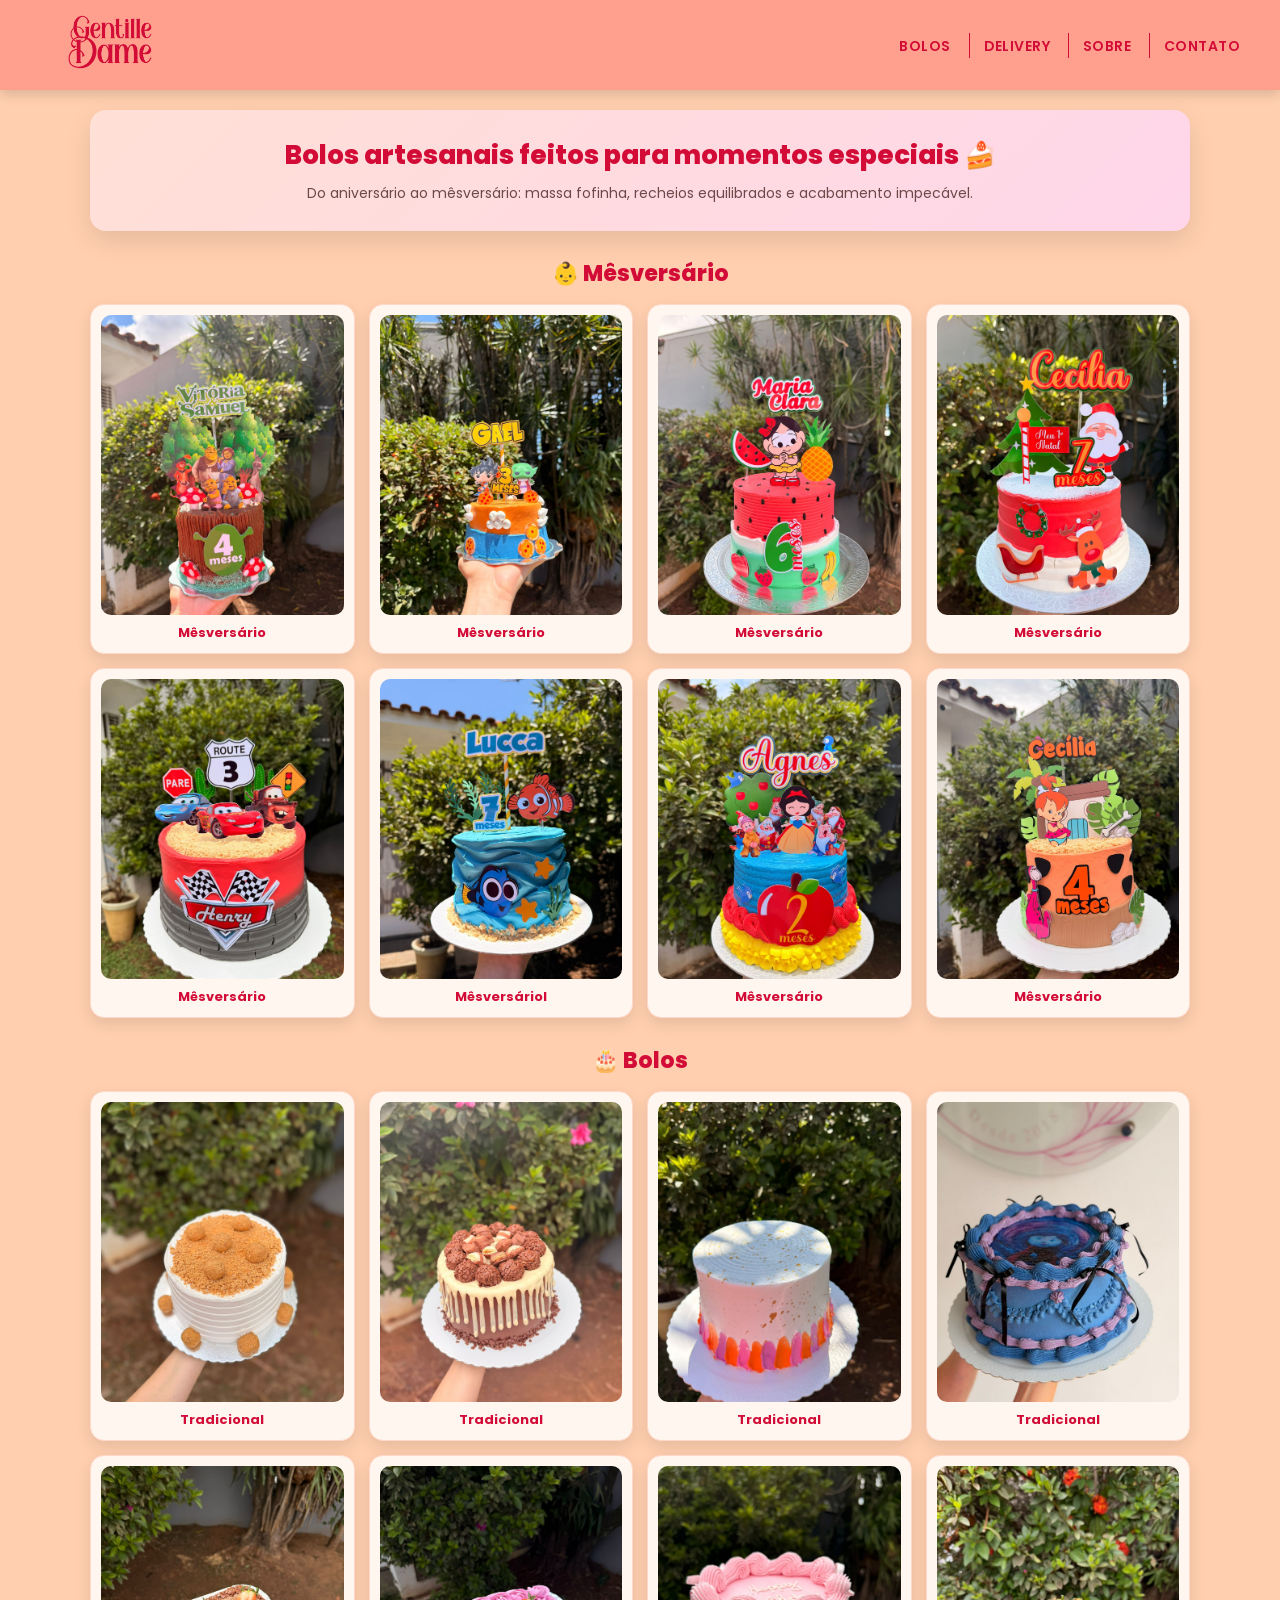
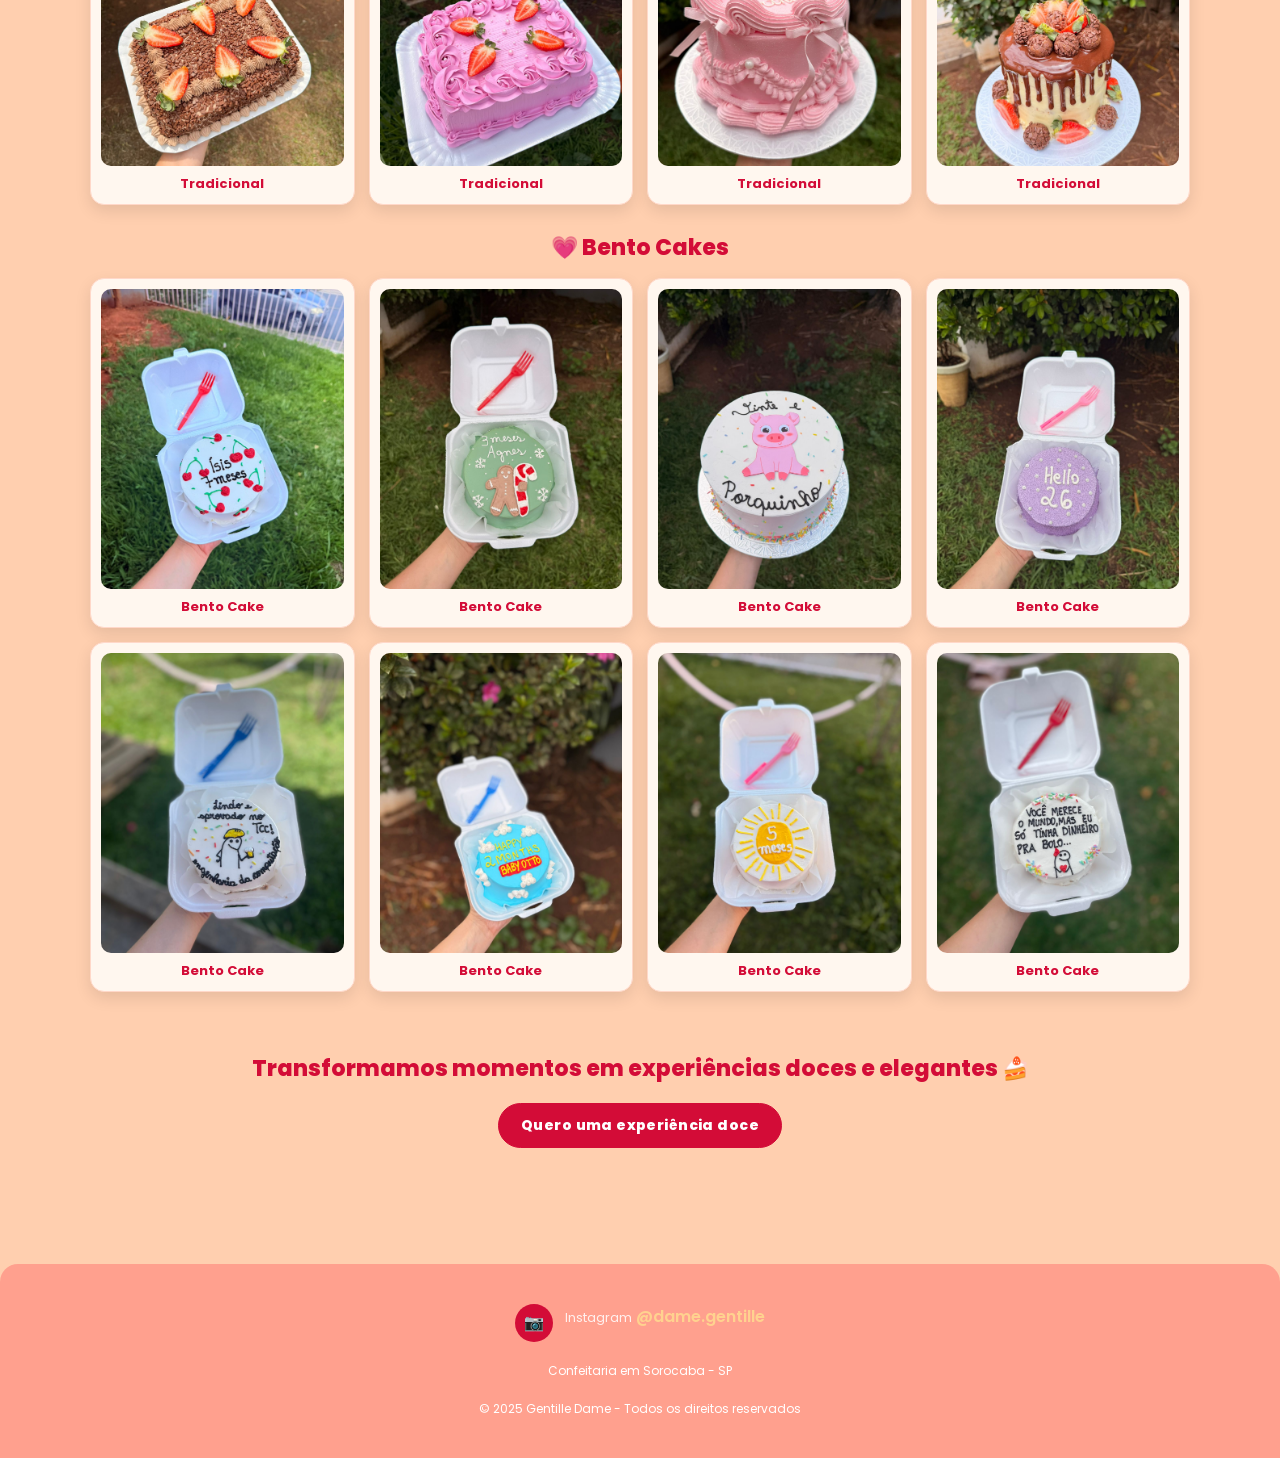
==== session/bolos.html @ 983e9073 "pagina bolo" ====
<!DOCTYPE html>
<html lang="pt-BR">

<head>
    <meta charset="UTF-8" />
    <meta name="viewport" content="width=device-width, initial-scale=1.0" />
    <title>Bolos Artesanais | Bento Cake | Mêsversário</title>

    <!-- CSS GLOBAL -->
    <link rel="stylesheet" href="../css/style.css">

    <!-- CSS DA PÁGINA BOLOS -->
    <link rel="stylesheet" href="../css/bolos.css">

    <!-- FAVICON -->
    <link rel="icon" type="image/png" href="../img/imgdame.png" />

    <!-- FONTE -->
    <link href="https://fonts.googleapis.com/css2?family=Poppins:wght@300;400;500;600;700&display=swap"
        rel="stylesheet">
</head>

<body>

    <!-- HEADER -->
    <header class="header">
        <div class="logo">
            <a href="../index.html">
                <img src="../img/logo 2.png" alt="Gentille Dame">
            </a>
        </div>

        <nav class="nav">
            <ul class="nav-links">
                <li><a href="bolos.html">Bolos</a></li>
                <li><a href="https://app.cardapioweb.com/gentille_dame" target="_blank" rel="noopener">Delivery</a></li>
                <li><a href="sobre.html">Sobre</a></li>
                <li><a href="https://wa.me/5515996675519" target="_blank" rel="noopener">Contato</a></li>
            </ul>

            <button class="menu-toggle" id="menuToggle" aria-label="Abrir menu" aria-expanded="false">
                <span></span><span></span><span></span>
            </button>

            <div class="mobile-menu" id="mobileMenu">
                <a href="bolos.html">Bolos</a>
                <a href="https://app.cardapioweb.com/gentille_dame" target="_blank" rel="noopener">Delivery</a>
                <a href="sobre.html">Sobre</a>
                <a href="https://wa.me/5515996675519" target="_blank" rel="noopener">Contato</a>
            </div>
        </nav>
    </header>

    <!-- MAIN -->
    <main class="Bolos-page" id="Bolo">

        <!-- HERO -->
        <section class="hero-bolos" style="text-align:center;">
            <h1>Bolos artesanais feitos para momentos especiais 🍰</h1>
            <p>Do aniversário ao mêsversário: massa fofinha, recheios equilibrados e acabamento impecável.</p>
        </section>

        <!-- ================= MÊSVERSÁRIO ================= -->
        <section class="grupo-bolos">
            <h3 class="titulo-grupo" style="text-align:center;">👶 Mêsversário</h3>

            <div class="grid-produtos">
                <div class="card">
                    <img src="../img/mesversario 1.jpeg" alt="Bolo mêsversário em Sorocaba">
                    <h4 class="produto-nome">Mêsversário</h4>
                </div>

                <div class="card">
                    <img src="../img/mesversario 2.jpeg" alt="Bolo personalizado em Sorocaba">
                    <h4 class="produto-nome">Mêsversário</h4>
                </div>

                <div class="card">
                    <img src="../img/mesversario 3.jpeg" alt="Bolo pão de mel em Sorocaba">
                    <h4 class="produto-nome">Mêsversário</h4>
                </div>

                <div class="card">
                    <img src="../img/mesversario 4.jpeg" alt="Bolo delicado mêsversário">
                    <h4 class="produto-nome">Mêsversário</h4>
                </div>

                <div class="card">
                    <img src="../img/mesversario 5.jpeg" alt="Bolo premium em Sorocaba">
                    <h4 class="produto-nome">Mêsversário</h4>
                </div>

                <div class="card">
                    <img src="../img/mesversario 6.jpeg" alt="Bolo artesanal em Sorocaba">
                    <h4 class="produto-nome">Mêsversáriol</h4>
                </div>
                <div class="card">
                    <img src="../img/mesversario 7.jpeg" alt="Bolo artesanal em Sorocaba">
                    <h4 class="produto-nome">Mêsversário</h4>
                </div>
                <div class="card">
                    <img src="../img/mesversario 8.jpeg" alt="Bolo artesanal em Sorocaba">
                    <h4 class="produto-nome">Mêsversário</h4>
                </div>
            </div>
        </section>

        <!-- ================= BOLOS ================= -->
        <section class="grupo-bolos">
            <h3 class="titulo-grupo" style="text-align:center;">🎂 Bolos</h3>

            <div class="grid-produtos">
                <div class="card">
                    <img src="../img/bolo1.jpeg" alt="Bolo tradicional em Sorocaba">
                    <h4 class="produto-nome">Tradicional</h4>
                </div>

                <div class="card">
                    <img src="../img/bolo2.jpeg" alt="Bolo pão de mel">
                    <h4 class="produto-nome">Tradicional</h4>
                </div>

                <div class="card">
                    <img src="../img/bolo33.jpeg" alt="Bolo premium">
                    <h4 class="produto-nome">Tradicional</h4>
                </div>

                <div class="card">
                    <img src="../img/bolo44.jpeg" alt="Bolo temático">
                    <h4 class="produto-nome">Tradicional</h4>
                </div>

                <div class="card">
                    <img src="../img/bolo55.jpeg" alt="Bolo personalizado">
                    <h4 class="produto-nome">Tradicional</h4>
                </div>

                <div class="card">
                    <img src="../img/bolo6.jpeg" alt="Bolo artesanal">
                    <h4 class="produto-nome">Tradicional</h4>
                </div>
                <div class="card">
                    <img src="../img/bolo7.jpeg" alt="Bolo artesanal">
                    <h4 class="produto-nome">Tradicional</h4>
                </div>
                <div class="card">
                    <img src="../img/bolo8.jpeg" alt="Bolo artesanal">
                    <h4 class="produto-nome">Tradicional</h4>
                </div>
            </div>
        </section>

        <!-- ================= BENTO CAKES ================= -->
        <section class="grupo-bolos">
            <h3 class="titulo-grupo" style="text-align:center;">💗 Bento Cakes</h3>

            <div class="grid-produtos">
                <div class="card">
                    <img src="../img/bento cake1.jpeg" alt="Bento cake personalizado">
                    <h4 class="produto-nome">Bento Cake</h4>
                </div>

                <div class="card">
                    <img src="../img/bento cake2.jpeg" alt="Bento cake minimalista">
                    <h4 class="produto-nome">Bento Cake</h4>
                </div>

                <div class="card">
                    <img src="../img/bento cake3.jpeg" alt="Bento cake romântico">
                    <h4 class="produto-nome">Bento Cake</h4>
                </div>

                <div class="card">
                    <img src="../img/bento cake4.jpeg" alt="Bento cake criativo">
                    <h4 class="produto-nome">Bento Cake</h4>
                </div>

                <div class="card">
                    <img src="../img/bento cake5.jpeg" alt="Bento cake presente">
                    <h4 class="produto-nome">Bento Cake</h4>
                </div>

                <div class="card">
                    <img src="../img/bento cake6.jpeg" alt="Bento cake delicado">
                    <h4 class="produto-nome">Bento Cake</h4>
                </div>
                <div class="card">
                    <img src="../img/bento cake7.jpeg" alt="Bento cake delicado">
                    <h4 class="produto-nome">Bento Cake</h4>
                </div>
                <div class="card">
                    <img src="../img/bento cake8.jpeg" alt="Bento cake delicado">
                    <h4 class="produto-nome">Bento Cake</h4>
                </div>
            </div>
        </section>

        <!-- CTA FINAL -->
        <section class="cta-final" style="text-align:center; margin-top:60px;">
            <h2>Transformamos momentos em experiências doces e elegantes 🍰</h2>
            <div class="cta-center">
                <a class="btn-cta" href="https://wa.me/5515996675519?text=Quero%20orçamento%20para%20bolo%20artesanal"
                    target="_blank" rel="noopener">
                    Quero uma experiência doce
                </a>
            </div>
        </section>

    </main>

    <!-- FOOTER -->
    <footer class="footer">
        <div class="footer-item">
            <div class="footer-icon">📷</div>
            <div class="footer-text">
                <span class="footer-label">Instagram</span>
                <a href="https://instagram.com/dame.gentille" target="_blank" rel="noopener">@dame.gentille</a>
            </div>
        </div>
        <p class="footer-copy">Confeitaria em Sorocaba - SP</p>
        <p class="footer-copy">© 2025 Gentille Dame - Todos os direitos reservados</p>
    </footer>

    <!-- JS -->
    <script src="../js/script.js"></script>

</body>

</html>
---- css/style.css ----
/* ================== RESET ================== */
* {
  margin: 0;
  padding: 0;
  box-sizing: border-box;
  font-family: "Poppins", sans-serif;
}

html {
  scroll-behavior: smooth;
}

body {
  background: #ffcfaf;
  color: #d30c37;
}

/* ================== HEADER ================== */

.header {
  width: 100%;
  height: 90px;
  padding: 16px 40px;
  display: flex;
  justify-content: space-between;
  align-items: center;
  background: #ffa08e;
  position: sticky;
  top: 0;
  z-index: 10;
  box-shadow: 0 4px 12px rgba(0, 0, 0, 0.15);
}

.header .logo img {
  width: 140px;
  transition: 0.4s;
}

.header .logo img:hover {
  transform: scale(1.05);
}

/* NAV (DESKTOP) */
.header nav ul {
  display: flex;
  list-style: none;
  gap: 18px;
}

.header nav ul li + li {
  border-left: 1px solid #d30c37;
  padding-left: 14px;
}

.header nav ul li a {
  color: #d30c37;
  text-decoration: none;
  font-weight: 600;
  letter-spacing: 0.03em;
  text-transform: uppercase;
  padding-bottom: 4px;
  position: relative;
  font-size: 14px;
}

.header nav ul li a::after {
  content: "";
  width: 0;
  height: 2px;
  background: #d30c37;
  position: absolute;
  bottom: 0;
  left: 0;
  transition: 0.3s;
}

.header nav ul li a:hover::after {
  width: 100%;
}

/* ================== SLIDER ================== */

.slider-container {
  width: 100%;
  max-width: 1200px;
  height: 420px;
  overflow: hidden;
  position: relative;
  margin: 40px auto 0;
  border-radius: 18px;
  border: 6px solid #ffa08e;
  background: #fff;
  box-shadow: 0 12px 30px rgba(0, 0, 0, 0.2);
}

.slider {
  display: flex;
  width: 100%;
  height: 100%;
  transition: transform 0.8s ease-in-out;
}

.slide {
  width: 100%;
  height: 100%;
  flex-shrink: 0;
  background-size: cover;
  background-repeat: no-repeat;
  background-position: center;
}

/* BOTÕES DO SLIDER */
.slider-btn {
  position: absolute;
  top: 50%;
  transform: translateY(-50%);
  background: rgba(255, 160, 142, 0.8);
  color: #fff;
  border: none;
  font-size: 32px;
  padding: 8px 14px;
  border-radius: 10px;
  cursor: pointer;
  z-index: 5;
  transition: 0.3s;
}

.slider-btn:hover {
  background: #d30c37;
}

.prev {
  left: 20px;
}

.next {
  right: 20px;
}

/* INDICADORES (BOLINHAS) - BASE */
.slider-indicators {
  position: absolute;
  bottom: 12px;
  left: 50%;
  transform: translateX(-50%);
  display: flex;
  gap: 10px;
}

.dot,
.indicator {
  width: 12px;
  height: 12px;
  background: #ffd3c7;
  border-radius: 50%;
  cursor: pointer;
  transition: 0.3s;
}

.dot.active,
.indicator.active {
  background: #d30c37;
  width: 14px;
  height: 14px;
}

/* ================== PRODUTOS ================== */

.produtos {
  padding: 60px 20px 40px;
  text-align: center;
}

.produtos h1 {
  font-size: 32px;
  margin-bottom: 10px;
  color: #d30c37;
  font-weight: 700;
  font-family: "Feldberg", "Poppins", sans-serif;
}

.produtos p {
  font-size: 16px;
  color: #d30c37;
  margin-bottom: 30px;
}

.grupo-produto {
  max-width: 1100px;
  margin: 0 auto 40px;
}

.titulo-grupo {
  font-size: 24px;
  font-weight: 700;
  color: #d30c37;
  margin-bottom: 18px;
  font-family: "Feldberg", "Poppins", sans-serif;
}

/* GRID DOS CARDS */
.grid-produtos {
  display: grid;
  grid-template-columns: repeat(auto-fit, minmax(220px, 1fr));
  gap: 24px;
  max-width: 1100px;
  margin: 0 auto;
}

/* CARD PADRÃO */
.card {
  background: #fff7ef;
  border-radius: 16px;
  padding: 16px;
  text-align: center;
  transition: 0.25s ease;
  cursor: pointer;
  border: 1px solid #ffd8c9;
}

.card:hover {
  transform: translateY(-6px);
  box-shadow: 0 10px 24px rgba(0, 0, 0, 0.15);
}

.card img {
  width: 100%;
  height: 180px;
  object-fit: cover;
  border-radius: 12px;
}

.produto-nome {
  margin-top: 12px;
  font-size: 17px;
  font-weight: 600;
  color: #d30c37;
}

.btn-cardapio {
  display: inline-block;
  margin-top: 12px;
  padding: 8px 20px;
  background: #d30c37;
  color: #fff;
  border-radius: 999px;
  text-decoration: none;
  font-size: 14px;
  font-weight: 600;
  letter-spacing: 0.03em;
  text-transform: uppercase;
  transition: 0.3s;
}

.btn-cardapio:hover {
  background: #ffa08e;
  color: #d30c37;
  transform: translateY(-2px);
}

/* ================== FOOTER ================== */

.footer {
  background: #ffa08e;
  color: #fff;
  padding: 40px 20px;
  text-align: center;
  margin-top: 40px;
  border-top-left-radius: 18px;
  border-top-right-radius: 18px;
}

.footer-item {
  display: flex;
  justify-content: center;
  gap: 12px;
}

.footer-icon {
  width: 38px;
  height: 38px;
  background: #d30c37;
  display: flex;
  align-items: center;
  justify-content: center;
  border-radius: 50%;
}

.footer-label {
  font-size: 13px;
  opacity: 0.85;
}

.footer-text a {
  text-decoration: none;
  color: #ffd28f;
  font-weight: 600;
}

.footer-copy {
  margin-top: 20px;
  font-size: 12px;
}

/* ================== PRELOADER ================== */

.preloader {
  position: fixed;
  inset: 0;
  background: #fcefe6;
  display: flex;
  justify-content: center;
  align-items: center;
  flex-direction: column;
  z-index: 9999;
  transition: opacity 0.4s ease;
}

.preloader.hide {
  opacity: 0;
  pointer-events: none;
}

.logo-loading img {
  width: 95px;
  margin-bottom: 10px;
}

.loader-circle {
  width: 120px;
  height: 120px;
  border-radius: 50%;
  border: 4px solid #ffd2bf;
  border-top-color: #d30c37;
  animation: spin 1s linear infinite;
}

@keyframes spin {
  to {
    transform: rotate(360deg);
  }
}

.loader-text {
  margin-top: 20px;
  font-size: 14px;
  letter-spacing: 0.3em;
  color: #d30c37;
}

/* ========== ESPECIAL: CARDS DE NATAL COM IMAGEM DE FUNDO 🎄 ========== */

.card.card-natal {
  position: relative;
  overflow: hidden;
  background: transparent !important;
  border: 2px solid #b30000;
  border-radius: 16px;
}

.card.card-natal .bg-natal {
  position: absolute;
  inset: 0;
  width: 100%;
  height: 100%;
  object-fit: cover;
  z-index: 0;
}

.card.card-natal .card-content {
  position: relative;
  z-index: 2;
}

.card.card-natal:hover {
  transform: translateY(-6px);
  box-shadow: 0 10px 24px rgba(0, 0, 0, 0.18);
}

.card.card-natal .produto-nome {
  color: #ffffff !important;
  text-shadow: 0px 2px 6px rgba(0,0,0,0.5);
}

.card.card-natal .btn-cardapio {
  background: #b30000;
  color: #ffffff !important;
  border: 2px solid #fff;
  font-weight: 700;
}

.card.card-natal .btn-cardapio:hover {
  background: #ffd8a8;
  color: #b30000 !important;
  transform: translateY(-2px);
  box-shadow: 0 0 15px rgba(255,255,255,0.7);
}

.card.card-natal h4 {
  color: #ffffff !important;
}

.card.card-natal {
  text-shadow: 0 1px 4px rgba(0,0,0,0.4);
}

/* =========================================================
   ✅ MOBILE (MENU HAMBURGUER + BANNER + 2 COLUNAS)
   ========================================================= */

/* BOTÃO HAMBURGUER */
.menu-toggle {
  display: none; /* aparece só no mobile */
  width: 44px;
  height: 44px;
  border: none;
  background: transparent;
  cursor: pointer;
  border-radius: 10px;

  /* ✅ melhora MUITO no mobile */
  position: relative;
  z-index: 1000000;
  -webkit-tap-highlight-color: transparent;
  touch-action: manipulation;
}

.menu-toggle span {
  display: block;
  height: 3px;
  width: 26px;
  background: #d30c37;
  margin: 6px auto;
  border-radius: 3px;
  transition: 0.25s;
}

/* menu dropdown mobile */
.mobile-menu {
  display: none;
  position: fixed;
  top: 90px;
  right: 18px;
  background: #fff7ef;
  border: 1px solid rgba(211, 12, 55, 0.2);
  border-radius: 14px;
  padding: 10px;
  width: 220px;
  box-shadow: 0 14px 30px rgba(0,0,0,0.18);
  z-index: 999999;
}

.mobile-menu a {
  display: block;
  text-decoration: none;
  color: #d30c37;
  font-weight: 700;
  padding: 12px 10px;
  border-radius: 10px;
}

.mobile-menu a:hover {
  background: rgba(255, 160, 142, 0.35);
}

.mobile-menu.open {
  display: block;
}

/* banner mobile */
.mobile-banner {
  display: none; /* aparece só no mobile */
  max-width: 1200px;
  margin: 18px auto 0;
  padding: 0 14px;
}

.mobile-banner img {
  width: 100%;
  height: auto;

  max-height: 50vh;
  object-fit: cover;

  border-radius: 18px;
  border: 6px solid #ffa08e;
  background: #fff;
  box-shadow: 0 12px 30px rgba(0, 0, 0, 0.2);
}

/* ================== RESPONSIVO (MOBILE) ================== */

@media (max-width: 700px) {
  .header {
    flex-direction: row;
    height: 90px;
    padding: 16px 18px;
  }

  .nav-links {
    display: none !important;
  }

  .menu-toggle {
    display: block;
  }

  .slider-container {
    display: none;
  }

  .mobile-banner {
    display: block;
  }

  .grid-produtos {
    grid-template-columns: repeat(2, 1fr) !important;
    gap: 14px;
  }

  .card img {
    height: 140px;
  }

  .produto-nome {
    font-size: 14px;
  }

  .btn-cardapio {
    font-size: 12px;
    padding: 8px 12px;
  }

  .titulo-grupo {
    font-size: 20px;
  }
}
---- css/bolos.css ----
/* =========================================================
   BOLOS.CSS — AJUSTADO PARA O HTML ATUAL
   (HTML usa: .hero-bolos, .grupo-bolos, .grid-produtos, .card, .produto-nome, .cta-final, .cta-center, .btn-cta)
   ========================================================= */

/* ================== CONTAINER ================== */
.Bolos-page {
  padding: 20px 16px 50px;
}

/* mantém tudo alinhado e consistente */
.Bolos-page section {
  max-width: 1100px;
  margin: 0 auto 26px;
}

/* ================== HERO (centralizado) ================== */
.hero-bolos {
  background: linear-gradient(135deg, #ffe0d6, #ffd6ea);
  padding: 26px 20px;
  border-radius: 16px;
  text-align: center; /* ✅ centraliza texto do hero */
  box-shadow: 0 10px 26px rgba(0, 0, 0, 0.10);
}

.hero-bolos h1 {
  font-size: 26px;
  color: #d30c37;
  font-weight: 800;
  margin-bottom: 8px;
}

.hero-bolos p {
  font-size: 14px;
  color: #6b4a4a;
  margin: 0 auto;
  max-width: 760px;
  line-height: 1.55;
}

/* ================== GRUPOS (Mêsversário / Bolos / Bento) ================== */
.grupo-bolos {
  max-width: 1100px;
  margin: 0 auto 34px;
}

/* ✅ centraliza o h3 */
.titulo-grupo {
  text-align: center;
  font-size: 22px;
  font-weight: 800;
  color: #d30c37;
  margin: 24px 0 14px;
}

/* ================== GRID (padrão index: pequeno e lado a lado) ==================
   Você colocou 8 cards por grupo. Aqui vai ficar:
   - Desktop: 4 colunas (bem “vitrine”)
   - Tablet: 3 colunas
   - Mobile: 2 colunas
*/
.Bolos-page .grid-produtos {
  display: grid;
  grid-template-columns: repeat(4, 1fr);
  gap: 14px;
  max-width: 1100px;
  margin: 0 auto;
}

/* CARD PADRÃO (pequeno) */
.Bolos-page .card {
  background: #fff7ef;
  border-radius: 14px;
  padding: 10px;
  text-align: center;
  transition: 0.25s ease;
  cursor: pointer;
  border: 1px solid #ffd8c9;
  box-shadow: 0 6px 16px rgba(0,0,0,0.10);
}

.Bolos-page .card:hover {
  transform: translateY(-4px);
  box-shadow: 0 10px 22px rgba(0,0,0,0.14);
}

/* IMAGEM PEQUENA (igual vitrine do index) */
.Bolos-page .card img {
  width: 100%;
  height: 300px;          /* ✅ menor */
  object-fit: cover;
  border-radius: 10px;
  display: block;
}

/* Nome do produto */
.Bolos-page .produto-nome {
  margin-top: 8px;
  font-size: 13px;
  font-weight: 700;
  color: #d30c37;
}

/* ================== CTA FINAL ================== */
.cta-final {
  text-align: center;     /* ✅ texto centralizado */
  margin-top: 60px;       /* ✅ “3 linhas” de respiro (aprox) */
}

.cta-final h2 {
  font-size: 22px;
  color: #d30c37;
  font-weight: 800;
  margin-bottom: 0;
}

/* botão centralizado embaixo */
.cta-center {
  display: flex;
  justify-content: center;
  margin-top: 18px;
}

.btn-cta {
  display: inline-block;
  padding: 11px 22px;
  border-radius: 999px;
  background: #d30c37;
  color: #fff;
  text-decoration: none;
  font-weight: 800;
  font-size: 14px;
  letter-spacing: 0.03em;
  border: 1px solid #d30c37;
  transition: 0.25s ease;
}

.btn-cta:hover {
  background: #ffa08e;
  color: #d30c37;
  transform: translateY(-2px);
  box-shadow: 0 12px 26px rgba(0,0,0,0.14);
}

/* ================== RESPONSIVO ================== */

/* Tablet */
@media (max-width: 900px) {
  .Bolos-page .grid-produtos {
    grid-template-columns: repeat(3, 1fr);
  }

  .Bolos-page .card img {
    height: 105px;
  }
}

/* Mobile */
@media (max-width: 600px) {
  .Bolos-page {
    padding: 18px 14px 46px;
  }

  .hero-bolos {
    padding: 22px 16px;
  }

  .hero-bolos h1 {
    font-size: 22px;
  }

  .Bolos-page .grid-produtos {
    grid-template-columns: repeat(2, 1fr); /* ✅ 2 colunas no mobile */
    gap: 12px;
  }

  .Bolos-page .card {
    padding: 9px;
  }

  .Bolos-page .card img {
    height: 300px; /* ✅ menor no mobile */
  }

  .btn-cta {
    width: 100%;
    max-width: 320px;
    text-align: center;
  }
}

/* Mobile pequeno */
@media (max-width: 380px) {
  .Bolos-page .grid-produtos {
    grid-template-columns: repeat(2, 1fr);
    gap: 10px;
  }

  .Bolos-page .card img {
    height: 88px;
  }
}
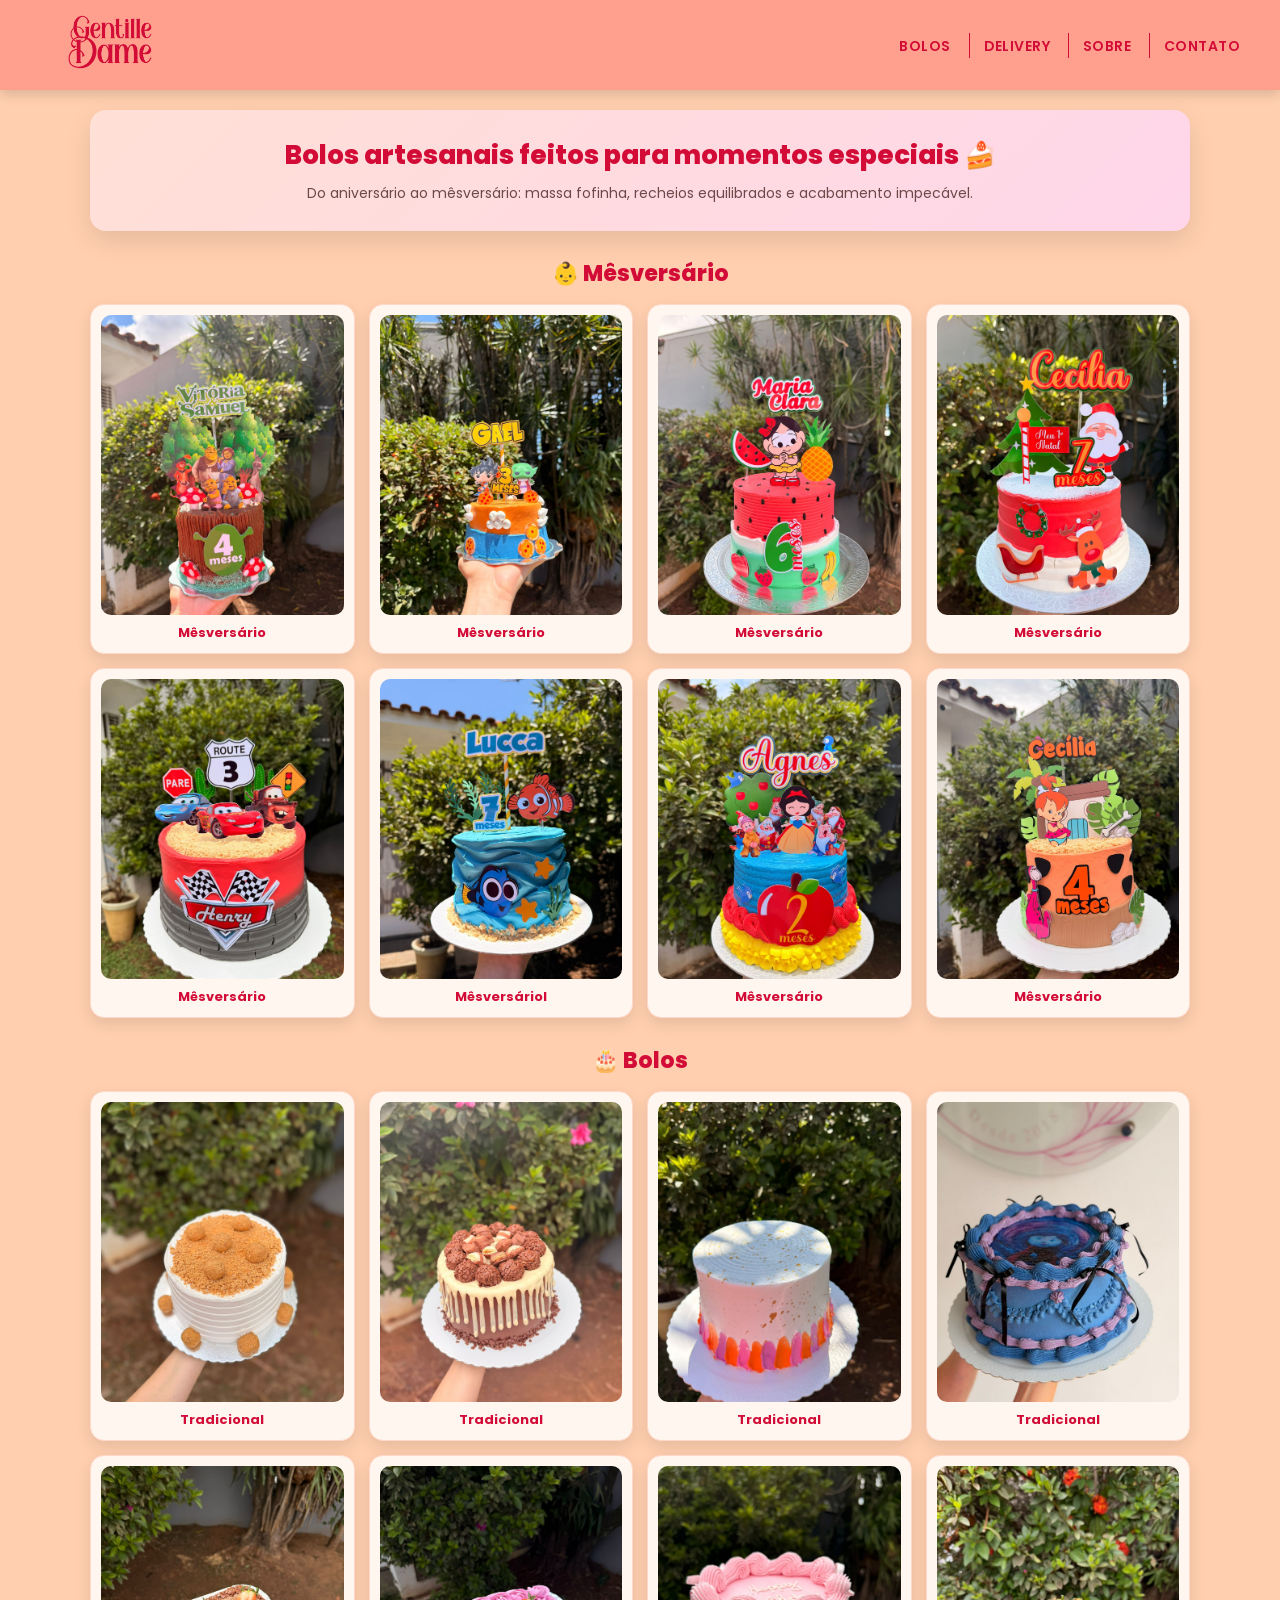
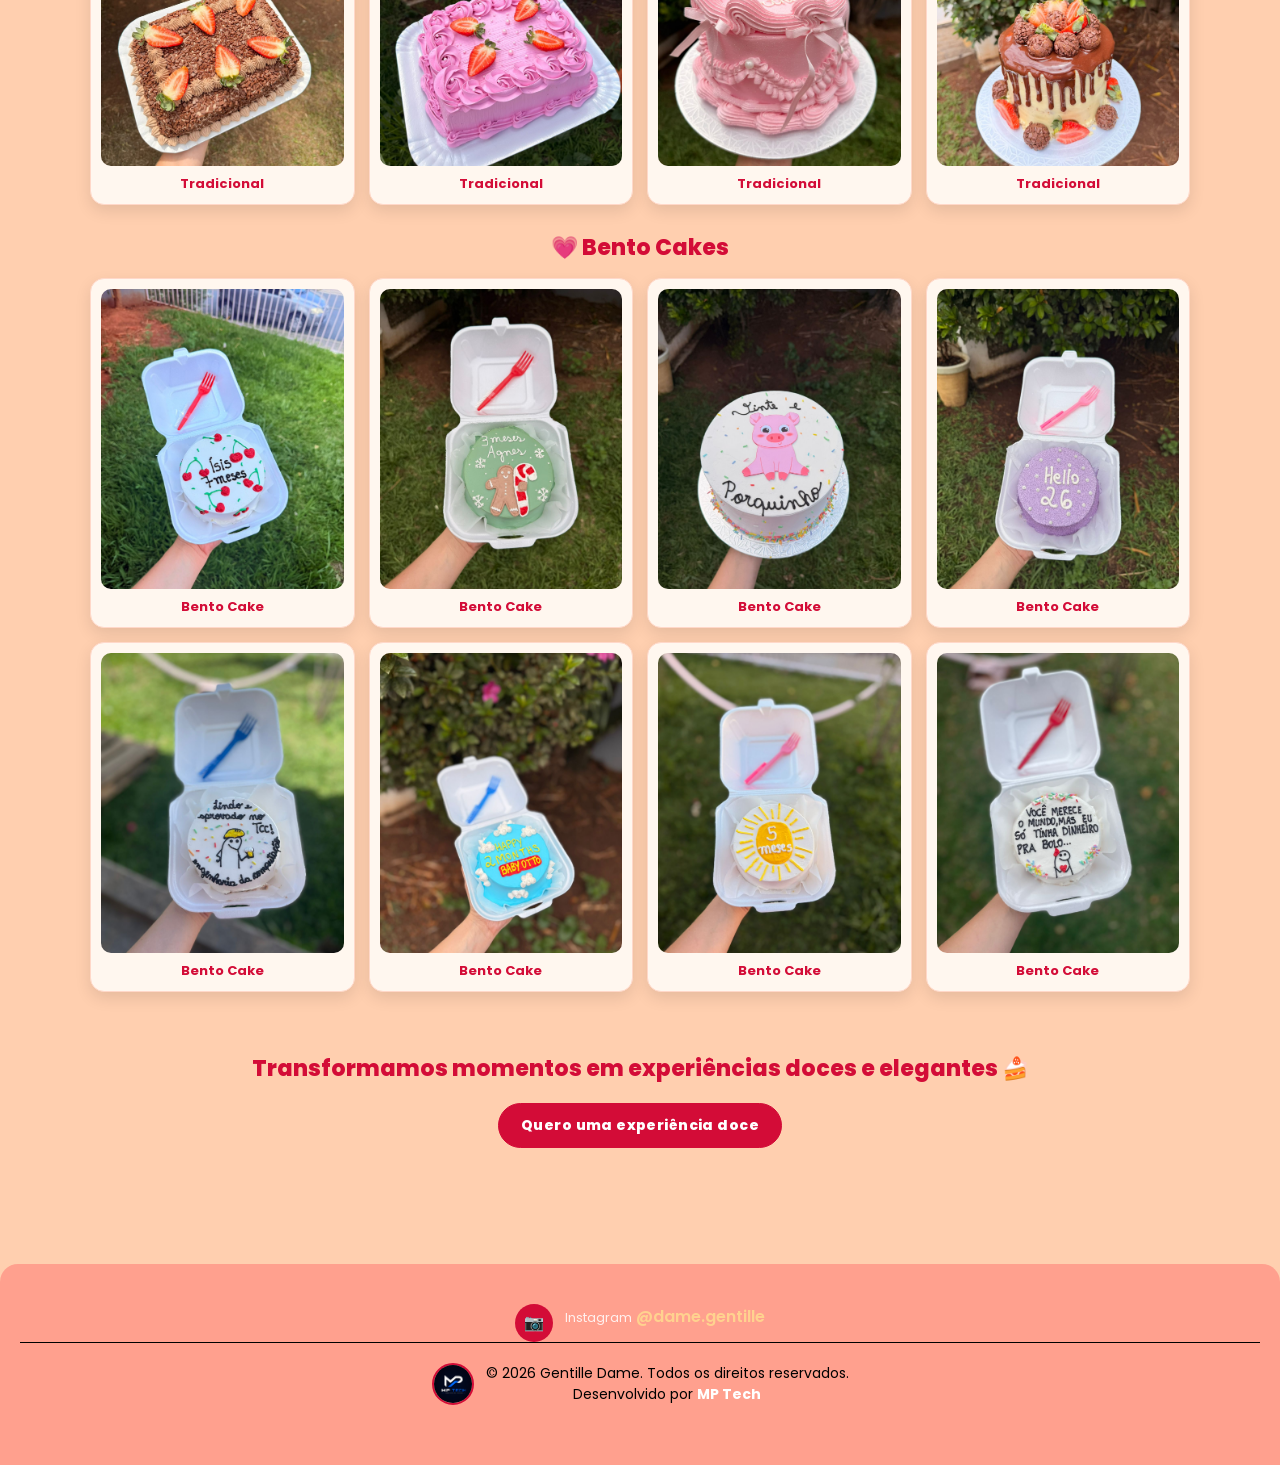
==== commit c25648ad: "insta" ====
--- a/session/bolos.html
+++ b/session/bolos.html
@@ -209,17 +209,29 @@
     </main>
 
     <!-- FOOTER -->
-    <footer class="footer">
-        <div class="footer-item">
-            <div class="footer-icon">📷</div>
-            <div class="footer-text">
-                <span class="footer-label">Instagram</span>
-                <a href="https://instagram.com/dame.gentille" target="_blank" rel="noopener">@dame.gentille</a>
-            </div>
-        </div>
-        <p class="footer-copy">Confeitaria em Sorocaba - SP</p>
-        <p class="footer-copy">© 2025 Gentille Dame - Todos os direitos reservados</p>
-    </footer>
+   <footer class="footer">
+    <div class="footer-item">
+      <div class="footer-icon">📷</div>
+      <div class="footer-text">
+        <span class="footer-label">Instagram</span>
+        <a href="https://instagram.com/dame.gentille" target="_blank" rel="noopener">@dame.gentille</a>
+      </div>
+    </div>
+    <div class="copyright">
+
+      <a href="https://www.instagram.com/marlon_patrick009/" target="_blank" class="desenvolvido-por">
+
+        <img src="../img/WhatsApp Image 2026-07-09 at 19.48.28.jpeg" alt="MP Tech" class="logo-mp">
+
+        <span>
+          © 2026 Gentille Dame. Todos os direitos reservados.<br>
+          Desenvolvido por <strong>MP Tech</strong>
+        </span>
+
+      </a>
+
+    </div>
+  </footer>
 
     <!-- JS -->
     <script src="../js/script.js"></script>
--- a/css/style.css
+++ b/css/style.css
@@ -535,3 +535,106 @@
     font-size: 20px;
   }
 }
+
+.copyright {
+    border-top: 1px solid #000;
+    padding: 20px;
+    display: flex;
+    flex-direction: column;
+    align-items: center;
+    gap: 12px;
+    text-align: center;
+    color: #000;
+    font-size: 14px;
+}
+footer {
+    background: #111;
+    color: #fff;
+    padding-top: 60px;
+}
+
+.footer-grid {
+    display: grid;
+    grid-template-columns: 2fr 1fr;
+    gap: 60px;
+    padding-bottom: 50px;
+}
+
+footer h3 {
+    margin-bottom: 20px;
+    color: #d30c37;
+}
+
+footer p {
+    margin-bottom: 20px;
+    line-height: 1.8;
+}
+
+footer iframe {
+    width: 100%;
+    height: 250px;
+    border: none;
+    border-radius: 12px;
+}
+
+.whatsapp {
+    color: #ffa08e;
+    text-decoration: none;
+    font-size: 20px;
+    font-weight: bold;
+    transition: 0.3s;
+}
+
+.whatsapp:hover {
+    color: #d30c37;
+}
+
+
+
+.desenvolvido-por {
+    display: flex;
+    align-items: center;
+    gap: 12px;
+    text-decoration: none;
+    color: #000;
+    transition: 0.3s;
+}
+
+.desenvolvido-por:hover {
+    transform: translateY(-2px);
+}
+
+.desenvolvido-por strong {
+    color: #ffffff;
+    transition: 0.3s;
+}
+
+.desenvolvido-por:hover strong {
+    color: #d30c37;
+}
+
+.logo-mp {
+    width: 42px;
+    height: 42px;
+    border-radius: 50%;
+    object-fit: cover;
+    border: 2px solid #d30c37;
+    transition: 0.3s;
+}
+
+.desenvolvido-por:hover .logo-mp {
+    border-color: #ffa08e;
+    transform: scale(1.08);
+}
+
+@media (max-width: 768px) {
+    .footer-grid {
+        grid-template-columns: 1fr;
+    }
+
+    .desenvolvido-por {
+        flex-direction: column;
+        text-align: center;
+        gap: 10px;
+    }
+}
--- a/css/bolos.css
+++ b/css/bolos.css
@@ -200,3 +200,106 @@
     height: 88px;
   }
 }
+
+.copyright {
+    border-top: 1px solid #000;
+    padding: 20px;
+    display: flex;
+    flex-direction: column;
+    align-items: center;
+    gap: 12px;
+    text-align: center;
+    color: #000;
+    font-size: 14px;
+}
+footer {
+    background: #111;
+    color: #fff;
+    padding-top: 60px;
+}
+
+.footer-grid {
+    display: grid;
+    grid-template-columns: 2fr 1fr;
+    gap: 60px;
+    padding-bottom: 50px;
+}
+
+footer h3 {
+    margin-bottom: 20px;
+    color: #d30c37;
+}
+
+footer p {
+    margin-bottom: 20px;
+    line-height: 1.8;
+}
+
+footer iframe {
+    width: 100%;
+    height: 250px;
+    border: none;
+    border-radius: 12px;
+}
+
+.whatsapp {
+    color: #ffa08e;
+    text-decoration: none;
+    font-size: 20px;
+    font-weight: bold;
+    transition: 0.3s;
+}
+
+.whatsapp:hover {
+    color: #d30c37;
+}
+
+
+
+.desenvolvido-por {
+    display: flex;
+    align-items: center;
+    gap: 12px;
+    text-decoration: none;
+    color: #000;
+    transition: 0.3s;
+}
+
+.desenvolvido-por:hover {
+    transform: translateY(-2px);
+}
+
+.desenvolvido-por strong {
+    color: #ffffff;
+    transition: 0.3s;
+}
+
+.desenvolvido-por:hover strong {
+    color: #d30c37;
+}
+
+.logo-mp {
+    width: 42px;
+    height: 42px;
+    border-radius: 50%;
+    object-fit: cover;
+    border: 2px solid #d30c37;
+    transition: 0.3s;
+}
+
+.desenvolvido-por:hover .logo-mp {
+    border-color: #ffa08e;
+    transform: scale(1.08);
+}
+
+@media (max-width: 768px) {
+    .footer-grid {
+        grid-template-columns: 1fr;
+    }
+
+    .desenvolvido-por {
+        flex-direction: column;
+        text-align: center;
+        gap: 10px;
+    }
+}
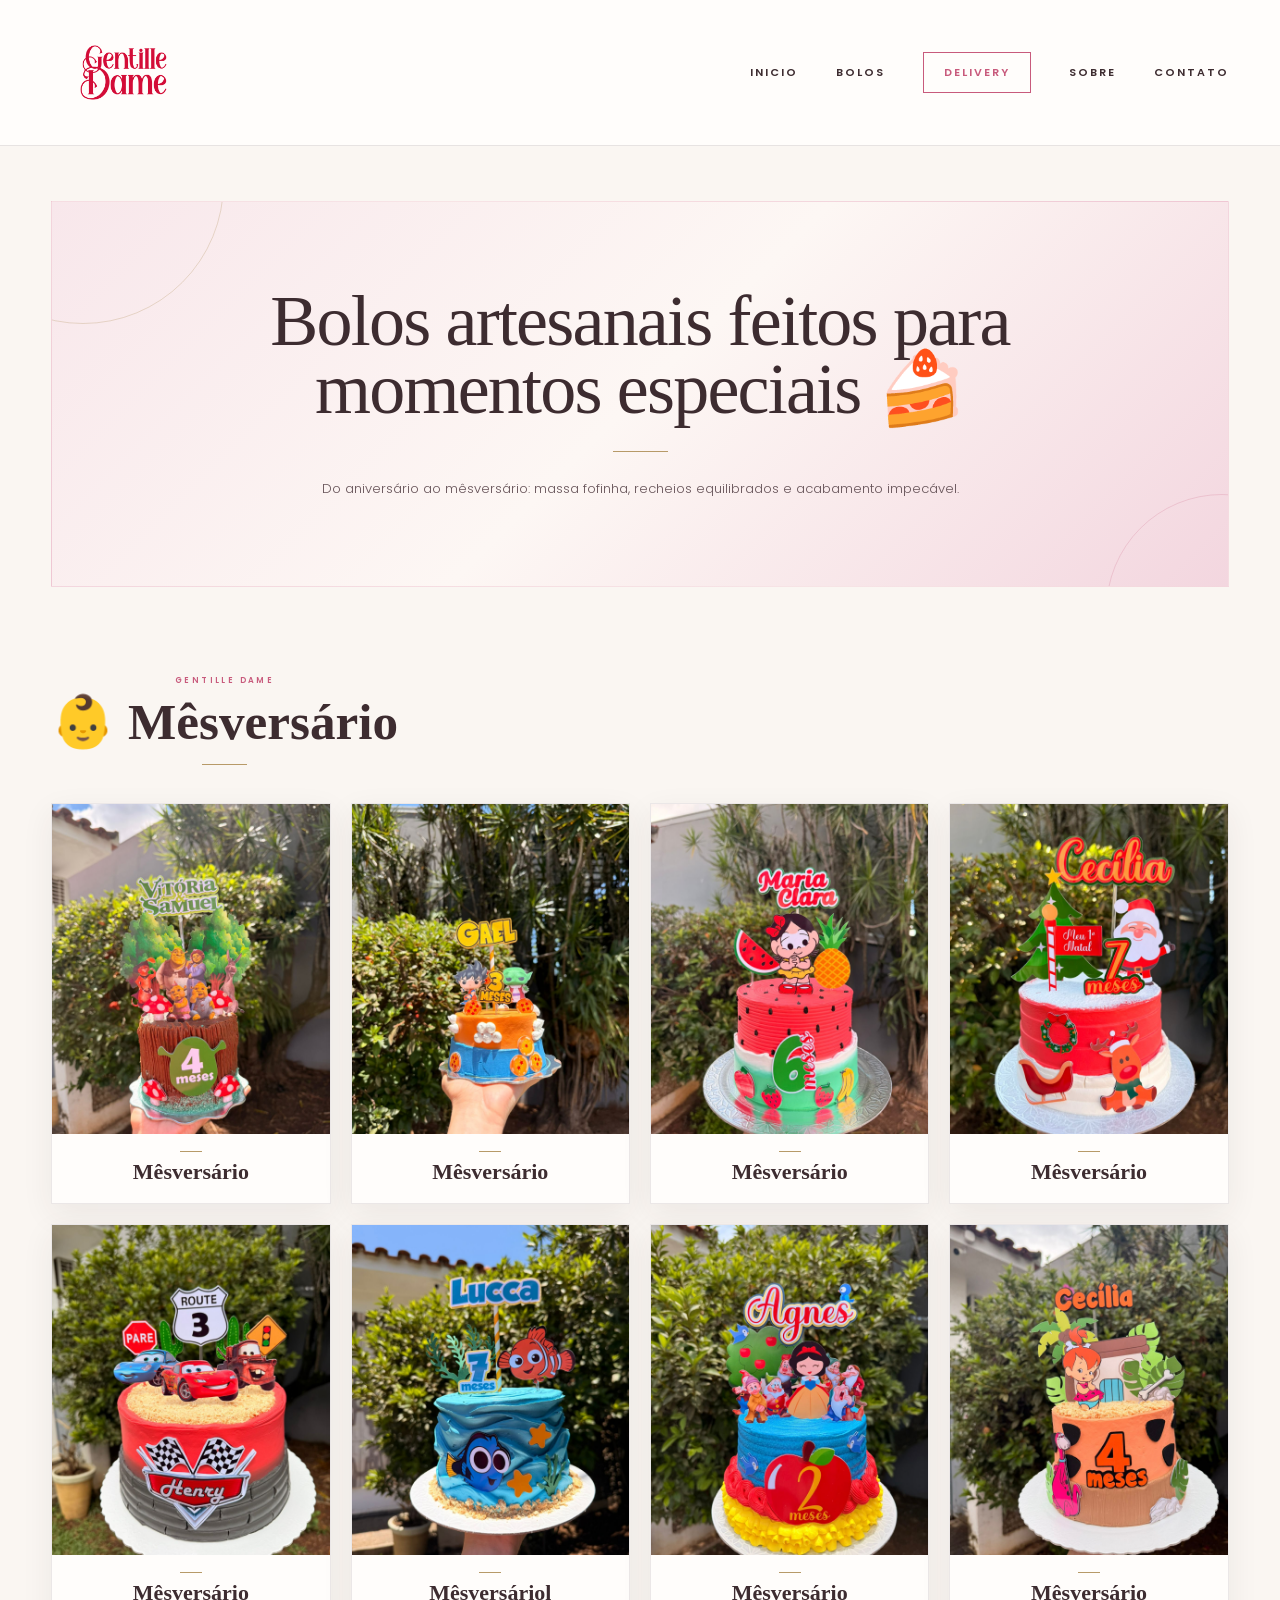
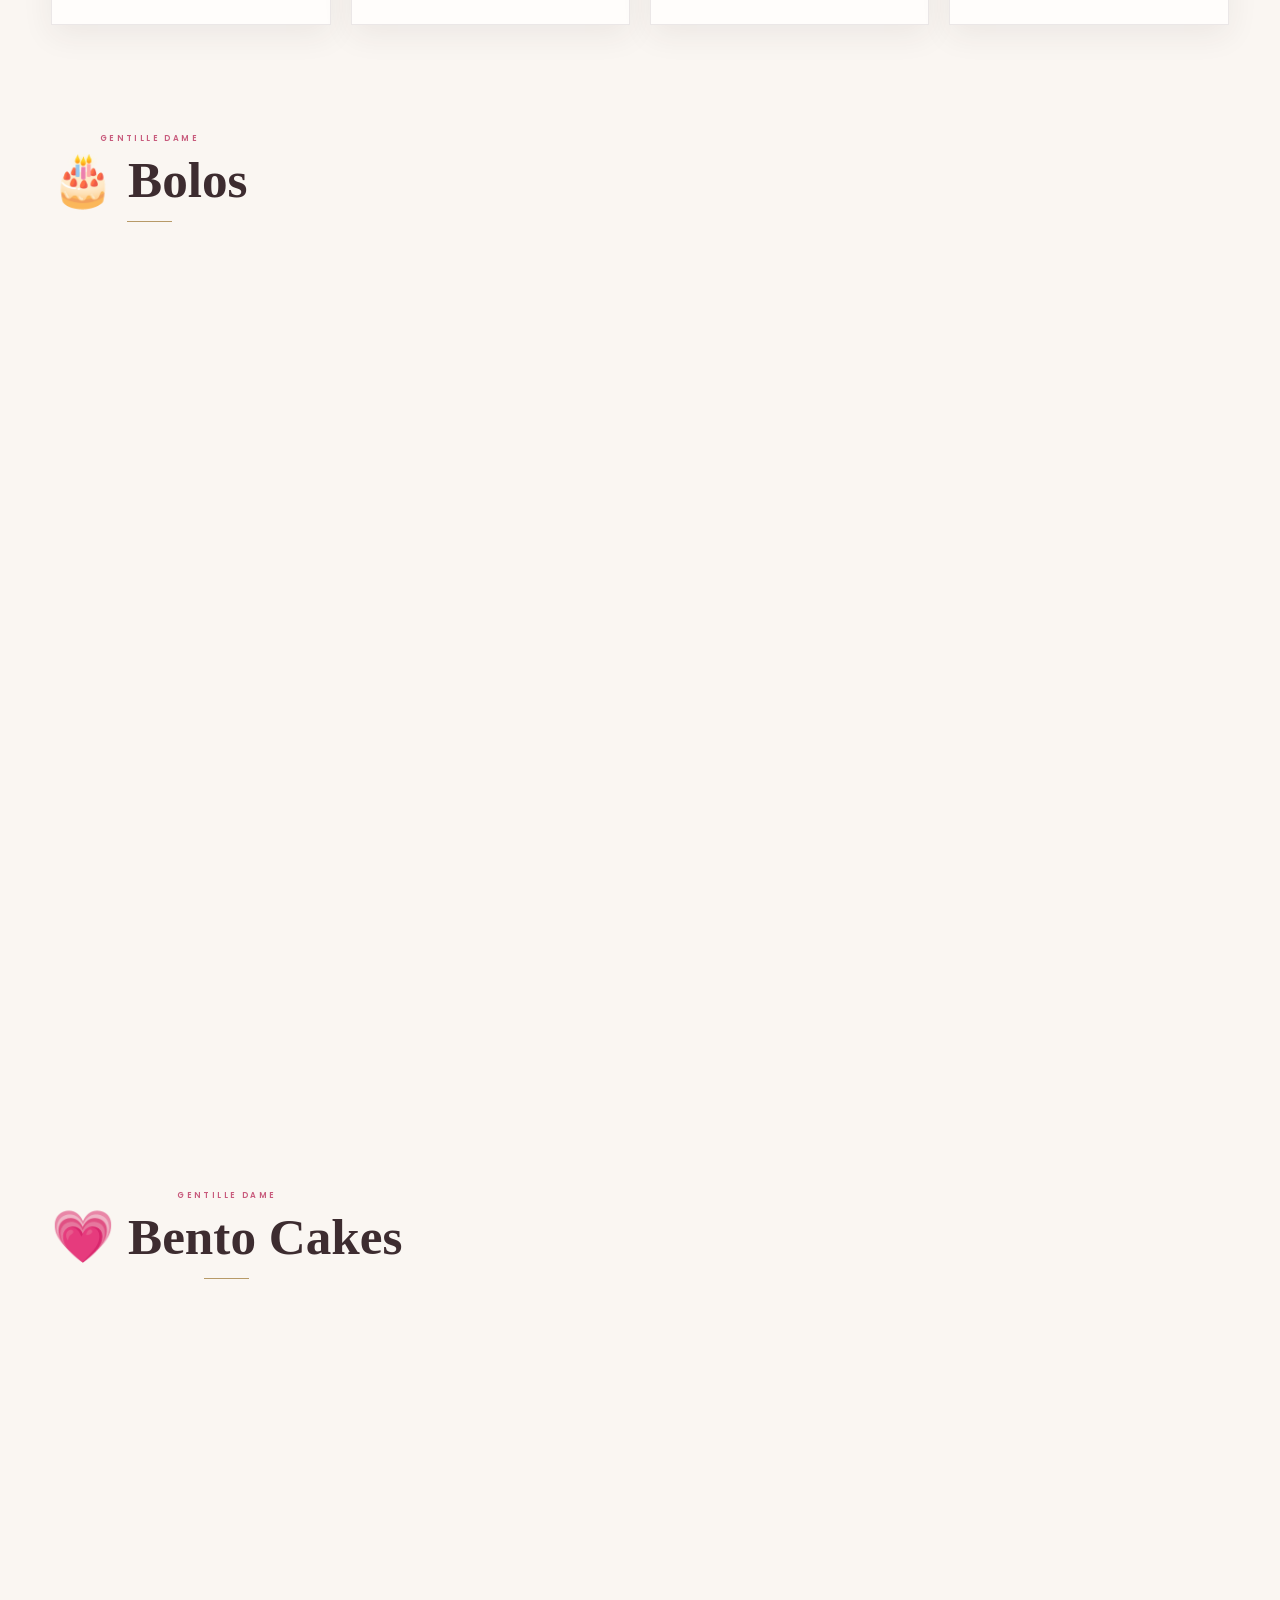
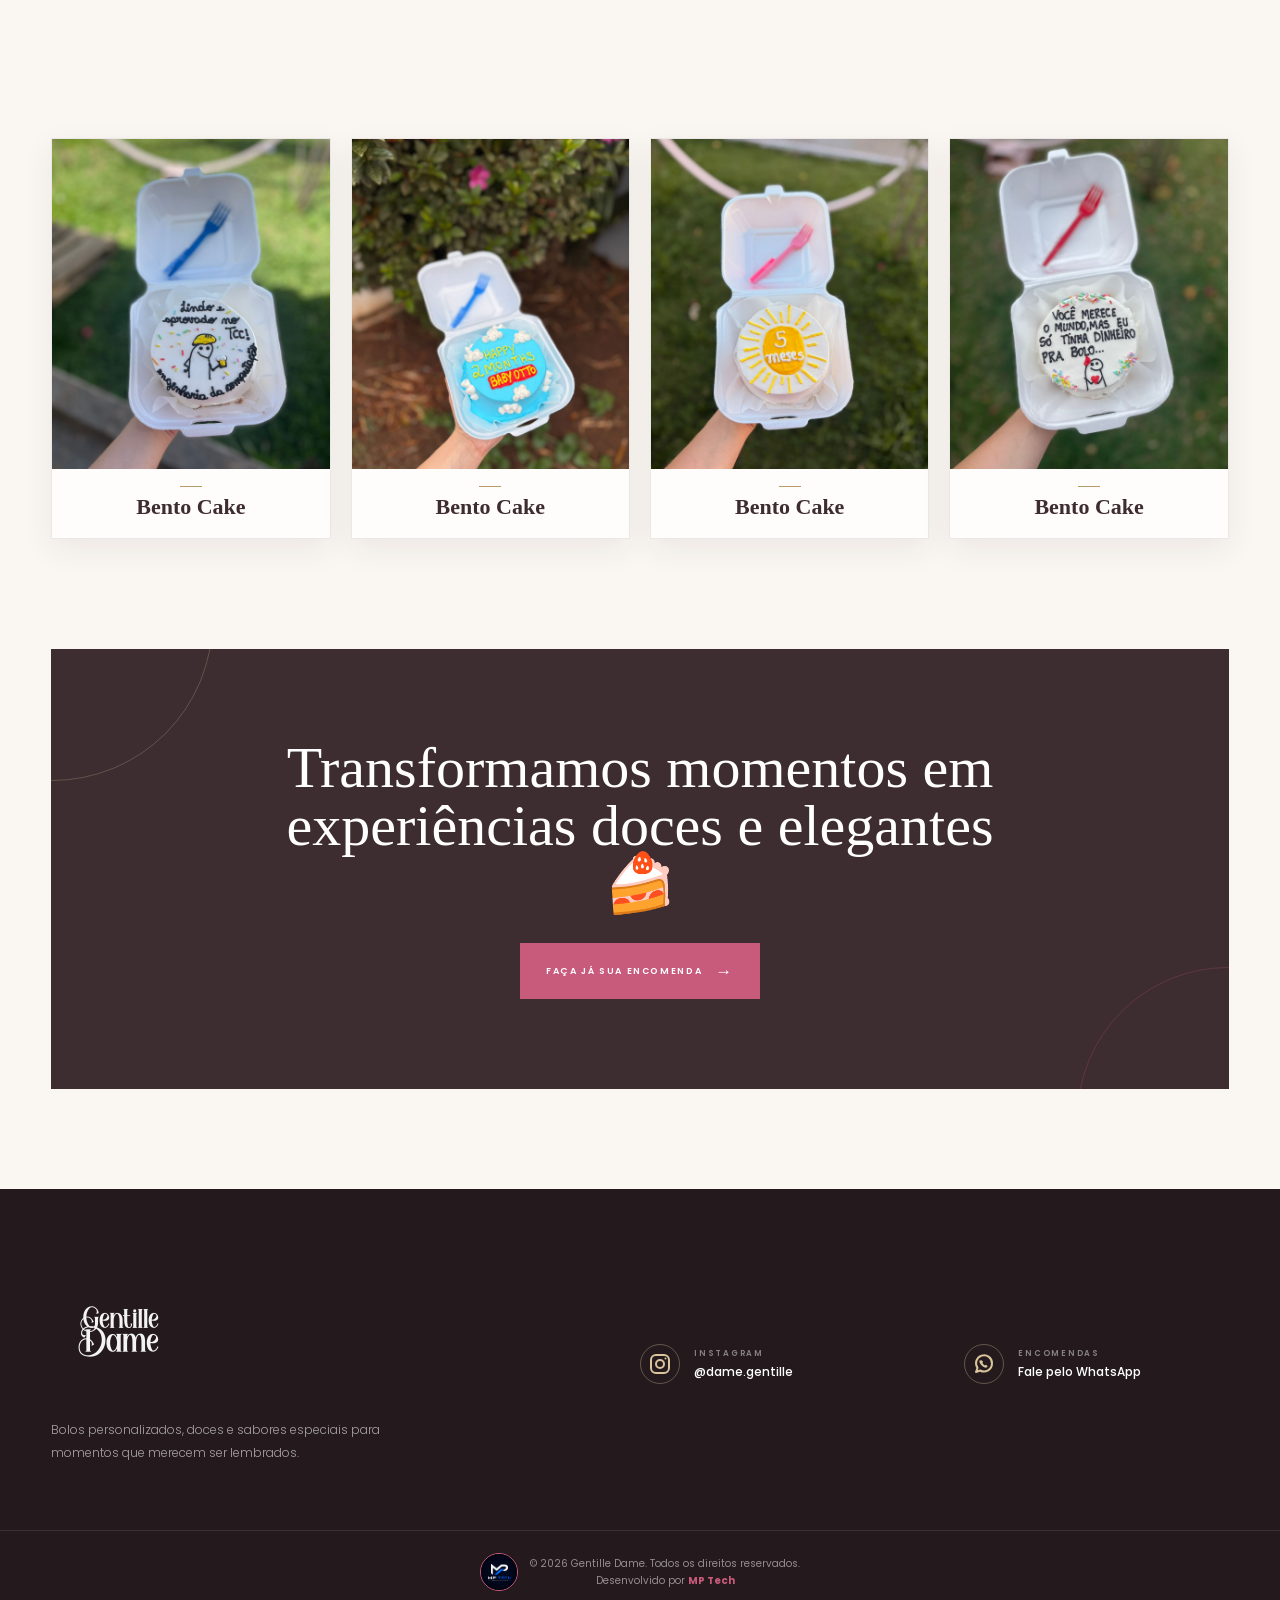
==== commit fae9e3fc: "atualização do site para nova versão" ====
--- a/session/bolos.html
+++ b/session/bolos.html
@@ -22,33 +22,100 @@
 
 <body>
 
-    <!-- HEADER -->
+    <!-- =====================================================
+       HEADER
+  ====================================================== -->
+
     <header class="header">
-        <div class="logo">
-            <a href="../index.html">
-                <img src="../img/logo 2.png" alt="Gentille Dame">
+
+        <div class="header-inner">
+
+
+            <!-- LOGO -->
+
+            <a href="../index.html" class="logo" aria-label="Gentille Dame - Página inicial">
+
+                <img src="../img/logo 2.png" alt="Gentille Dame Confeitaria">
+
             </a>
+
+
+            <!-- NAVEGAÇÃO -->
+
+            <nav class="nav" aria-label="Navegação principal">
+
+                <ul class="nav-links">
+
+                    <li>
+                        <a href="../index.html">
+                            Inicio
+                        </a>
+                    </li>
+                    <li>
+                        <a href="bolos.html">
+                            Bolos
+                        </a>
+                    </li>
+
+                    <li>
+                        <a href="https://app.cardapioweb.com/gentille_dame" target="_blank" rel="noopener">
+                            Delivery
+                        </a>
+                    </li>
+
+                    <li>
+                        <a href="sobre.html">
+                            Sobre
+                        </a>
+                    </li>
+
+                    <li>
+                        <a href="https://wa.me/5515996675519" target="_blank" rel="noopener">
+                            Contato
+                        </a>
+                    </li>
+
+                </ul>
+
+
+                <!-- MENU MOBILE -->
+
+                <button class="menu-toggle" id="menuToggle" aria-label="Abrir menu" aria-expanded="false" type="button">
+
+                    <span></span>
+                    <span></span>
+                    <span></span>
+
+                </button>
+
+
+                <div class="mobile-menu" id="mobileMenu">
+
+                    <a href="../index.html">
+                        Inicio
+                    </a>
+                    <a href="bolos.html">
+                        Bolos
+                    </a>
+
+                    <a href="https://app.cardapioweb.com/gentille_dame" target="_blank" rel="noopener">
+                        Delivery
+                    </a>
+
+                    <a href="sobre.html">
+                        Sobre
+                    </a>
+
+                    <a href="https://wa.me/5515996675519" target="_blank" rel="noopener">
+                        Contato
+                    </a>
+
+                </div>
+
+            </nav>
+
         </div>
 
-        <nav class="nav">
-            <ul class="nav-links">
-                <li><a href="bolos.html">Bolos</a></li>
-                <li><a href="https://app.cardapioweb.com/gentille_dame" target="_blank" rel="noopener">Delivery</a></li>
-                <li><a href="sobre.html">Sobre</a></li>
-                <li><a href="https://wa.me/5515996675519" target="_blank" rel="noopener">Contato</a></li>
-            </ul>
-
-            <button class="menu-toggle" id="menuToggle" aria-label="Abrir menu" aria-expanded="false">
-                <span></span><span></span><span></span>
-            </button>
-
-            <div class="mobile-menu" id="mobileMenu">
-                <a href="bolos.html">Bolos</a>
-                <a href="https://app.cardapioweb.com/gentille_dame" target="_blank" rel="noopener">Delivery</a>
-                <a href="sobre.html">Sobre</a>
-                <a href="https://wa.me/5515996675519" target="_blank" rel="noopener">Contato</a>
-            </div>
-        </nav>
     </header>
 
     <!-- MAIN -->
@@ -201,37 +268,139 @@
             <div class="cta-center">
                 <a class="btn-cta" href="https://wa.me/5515996675519?text=Quero%20orçamento%20para%20bolo%20artesanal"
                     target="_blank" rel="noopener">
-                    Quero uma experiência doce
+                    Faça já sua Encomenda
                 </a>
             </div>
         </section>
 
     </main>
 
-    <!-- FOOTER -->
-   <footer class="footer">
-    <div class="footer-item">
-      <div class="footer-icon">📷</div>
-      <div class="footer-text">
-        <span class="footer-label">Instagram</span>
-        <a href="https://instagram.com/dame.gentille" target="_blank" rel="noopener">@dame.gentille</a>
-      </div>
-    </div>
-    <div class="copyright">
-
-      <a href="https://www.instagram.com/marlon_patrick009/" target="_blank" class="desenvolvido-por">
-
-        <img src="../img/WhatsApp Image 2026-07-09 at 19.48.28.jpeg" alt="MP Tech" class="logo-mp">
-
-        <span>
-          © 2026 Gentille Dame. Todos os direitos reservados.<br>
-          Desenvolvido por <strong>MP Tech</strong>
-        </span>
-
-      </a>
-
-    </div>
-  </footer>
+
+    <!-- =====================================================
+     FOOTER
+====================================================== -->
+
+    <footer class="footer">
+
+        <div class="footer-main">
+
+            <!-- MARCA -->
+
+            <div class="footer-brand">
+
+                <img src="../img/logo 2.png" alt="Gentille Dame" class="footer-logo">
+
+                <p>
+                    Bolos personalizados, doces e sabores
+                    especiais para momentos que merecem
+                    ser lembrados.
+                </p>
+
+            </div>
+
+
+            <!-- INSTAGRAM -->
+
+            <div class="footer-item">
+
+                <div class="footer-icon">
+
+                    <svg viewBox="0 0 24 24" aria-hidden="true">
+
+                        <rect x="3" y="3" width="18" height="18" rx="5" ry="5" fill="none" stroke="currentColor"
+                            stroke-width="2" />
+
+                        <circle cx="12" cy="12" r="4" fill="none" stroke="currentColor" stroke-width="2" />
+
+                        <circle cx="17.5" cy="6.5" r="1" fill="currentColor" />
+
+                    </svg>
+
+                </div>
+
+                <div class="footer-text">
+
+                    <span class="footer-label">
+                        Instagram
+                    </span>
+
+                    <a href="https://instagram.com/dame.gentille" target="_blank" rel="noopener">
+                        @dame.gentille
+                    </a>
+
+                </div>
+
+            </div>
+
+
+            <!-- WHATSAPP -->
+
+            <div class="footer-item">
+
+                <div class="footer-icon">
+
+                    <svg viewBox="0 0 24 24" aria-hidden="true">
+
+                        <path d="M20 11.5a8 8 0 0 1-11.8 7L4 20l1.5-4.1A8 8 0 1 1 20 11.5Z" fill="none"
+                            stroke="currentColor" stroke-width="2" stroke-linejoin="round" />
+
+                        <path
+                            d="M9 8.5c.3-.3.6-.3.9 0l1 1c.2.2.2.5 0 .8l-.5.6c.7 1.1 1.5 1.8 2.6 2.5l.6-.5c.3-.2.6-.2.8 0l1 1c.3.3.3.6 0 .9l-.5.5c-.5.5-1.3.6-2 .3-2.2-.9-4.5-3.2-5.4-5.4-.3-.7-.2-1.5.3-2Z"
+                            fill="currentColor" />
+
+                    </svg>
+
+                </div>
+
+                <div class="footer-text">
+
+                    <span class="footer-label">
+                        Encomendas
+                    </span>
+
+                    <a href="https://wa.me/5515996675519" target="_blank" rel="noopener">
+                        Fale pelo WhatsApp
+                    </a>
+
+                </div>
+
+            </div>
+
+        </div>
+
+
+        <!-- COPYRIGHT -->
+
+        <div class="copyright">
+
+            <a href="https://www.instagram.com/marlon_patrick009/" target="_blank" rel="noopener"
+                class="desenvolvido-por">
+
+                <img src="../img/WhatsApp Image 2026-07-09 at 19.48.28.jpeg" alt="MP Tech" class="logo-mp">
+
+                <span>
+
+                    © <span class="current-year">2026</span>
+                    Gentille Dame.
+                    Todos os direitos reservados.
+
+                    <br>
+
+                    Desenvolvido por
+                    <strong>
+                        MP Tech
+                    </strong>
+
+                </span>
+
+            </a>
+
+        </div>
+
+    </footer>
+
+
+
 
     <!-- JS -->
     <script src="../js/script.js"></script>
--- a/css/style.css
+++ b/css/style.css
@@ -1,640 +1,2782 @@
-/* ================== RESET ================== */
+/* =========================================================
+   GENTILLE DAME
+   DESIGN PREMIUM
+   ========================================================= */
+
+
+/* =========================================================
+   VARIÁVEIS
+   ========================================================= */
+
+:root {
+
+  --pink: #c85a7c;
+  --pink-dark: #9f3f60;
+  --pink-deep: #7f304b;
+
+  --pink-soft: #f3d8df;
+  --pink-light: #f9eaee;
+
+  --cream: #faf6f2;
+  --ivory: #fffdfb;
+  --white: #ffffff;
+
+  --brown: #3d2c30;
+  --brown-soft: #665358;
+
+  --gold: #b79a68;
+  --gold-light: #d9c49c;
+
+  --line: rgba(61, 44, 48, 0.12);
+
+  --shadow:
+    0 20px 50px rgba(61, 44, 48, 0.10);
+
+  --shadow-hover:
+    0 25px 60px rgba(61, 44, 48, 0.18);
+
+  --radius: 8px;
+
+}
+
+
+/* =========================================================
+   RESET
+   ========================================================= */
+
 * {
+
   margin: 0;
   padding: 0;
+
   box-sizing: border-box;
-  font-family: "Poppins", sans-serif;
-}
+
+}
+
 
 html {
+
   scroll-behavior: smooth;
-}
+
+}
+
 
 body {
-  background: #ffcfaf;
-  color: #d30c37;
-}
-
-/* ================== HEADER ================== */
+
+  background: var(--cream);
+
+  color: var(--brown);
+
+  font-family:
+    "Poppins",
+    sans-serif;
+
+  overflow-x: hidden;
+
+}
+
+
+body.menu-open {
+
+  overflow: hidden;
+
+}
+
+
+img {
+
+  max-width: 100%;
+
+  display: block;
+
+}
+
+
+button,
+a {
+
+  -webkit-tap-highlight-color: transparent;
+
+}
+
+
+button {
+
+  font-family: inherit;
+
+}
+
+
+a {
+
+  color: inherit;
+
+}
+
+
+/* =========================================================
+   SELEÇÃO DE TEXTO
+   ========================================================= */
+
+::selection {
+
+  background: var(--pink);
+
+  color: white;
+
+}
+
+
+/* =========================================================
+   SCROLLBAR
+   ========================================================= */
+
+::-webkit-scrollbar {
+
+  width: 8px;
+
+}
+
+
+::-webkit-scrollbar-track {
+
+  background: var(--cream);
+
+}
+
+
+::-webkit-scrollbar-thumb {
+
+  background: var(--pink);
+
+  border-radius: 20px;
+
+}
+
+
+::-webkit-scrollbar-thumb:hover {
+
+  background: var(--pink-dark);
+
+}
+
+
+/* =========================================================
+   PRELOADER
+   ========================================================= */
+
+.preloader {
+
+  position: fixed;
+
+  inset: 0;
+
+  z-index: 99999;
+
+  display: flex;
+
+  flex-direction: column;
+
+  justify-content: center;
+
+  align-items: center;
+
+  gap: 20px;
+
+  background:
+    radial-gradient(circle at center,
+      var(--ivory) 0%,
+      var(--cream) 70%);
+
+  transition:
+    opacity .7s ease,
+    visibility .7s ease;
+
+}
+
+
+.preloader.hide {
+
+  opacity: 0;
+
+  visibility: hidden;
+
+  pointer-events: none;
+
+}
+
+
+.logo-loading {
+
+  animation:
+    loadingLogo 1.5s ease-in-out infinite alternate;
+
+}
+
+
+.logo-loading img {
+
+  width: 105px;
+
+  height: auto;
+
+}
+
+
+.loader-circle {
+
+  width: 55px;
+
+  height: 55px;
+
+  border-radius: 50%;
+
+  border: 1px solid var(--pink-soft);
+
+  border-top-color: var(--pink);
+
+  border-right-color: var(--gold);
+
+  animation:
+    spin 1s linear infinite;
+
+}
+
+
+.loader-text {
+
+  font-size: 10px;
+
+  font-weight: 600;
+
+  letter-spacing: .38em;
+
+  color: var(--pink);
+
+}
+
+
+@keyframes spin {
+
+  to {
+
+    transform: rotate(360deg);
+
+  }
+
+}
+
+
+@keyframes loadingLogo {
+
+  from {
+
+    transform: translateY(0);
+
+    opacity: .65;
+
+  }
+
+  to {
+
+    transform: translateY(-6px);
+
+    opacity: 1;
+
+  }
+
+}
+
+
+/* =========================================================
+   HEADER
+   ========================================================= */
 
 .header {
+
+  position: sticky;
+
+  top: 0;
+
+  z-index: 1000;
+
   width: 100%;
-  height: 90px;
-  padding: 16px 40px;
+
+  background:
+    rgba(255, 253, 251, .94);
+
+  backdrop-filter:
+    blur(18px);
+
+  -webkit-backdrop-filter:
+    blur(18px);
+
+  border-bottom:
+    1px solid var(--line);
+
+}
+
+
+.header-inner {
+
+  width: min(1380px, 92%);
+
+  min-height: 92px;
+
+  margin: auto;
+
   display: flex;
+
+  align-items: center;
+
   justify-content: space-between;
+
+}
+
+
+.logo {
+
+  display: flex;
+
   align-items: center;
-  background: #ffa08e;
-  position: sticky;
-  top: 0;
-  z-index: 10;
-  box-shadow: 0 4px 12px rgba(0, 0, 0, 0.15);
-}
+
+  text-decoration: none;
+
+}
+
 
 .header .logo img {
-  width: 140px;
-  transition: 0.4s;
-}
-
-.header .logo img:hover {
-  transform: scale(1.05);
-}
-
-/* NAV (DESKTOP) */
-.header nav ul {
+
+  width: 145px;
+
+  height: auto;
+
+  transition:
+    transform .4s ease;
+
+}
+
+
+.header .logo:hover img {
+
+  transform: scale(1.035);
+
+}
+
+
+/* =========================================================
+   NAVEGAÇÃO
+   ========================================================= */
+
+.nav {
+
+  position: relative;
+
+}
+
+
+.nav-links {
+
   display: flex;
+
+  align-items: center;
+
+  gap: 38px;
+
   list-style: none;
-  gap: 18px;
-}
-
-.header nav ul li + li {
-  border-left: 1px solid #d30c37;
-  padding-left: 14px;
-}
-
-.header nav ul li a {
-  color: #d30c37;
+
+}
+
+
+.nav-links li {
+
+  position: relative;
+
+}
+
+
+.nav-links a {
+
+  position: relative;
+
+  display: inline-block;
+
+  padding:
+    12px 0;
+
+  color: var(--brown);
+
   text-decoration: none;
+
+  font-size: 11px;
+
   font-weight: 600;
-  letter-spacing: 0.03em;
+
+  letter-spacing: .18em;
+
   text-transform: uppercase;
-  padding-bottom: 4px;
+
+  transition:
+    color .3s ease;
+
+}
+
+
+.nav-links a::after {
+
+  content: "";
+
+  position: absolute;
+
+  left: 0;
+
+  bottom: 5px;
+
+  width: 0;
+
+  height: 1px;
+
+  background: var(--pink);
+
+  transition:
+    width .35s ease;
+
+}
+
+
+.nav-links a:hover {
+
+  color: var(--pink);
+
+}
+
+
+.nav-links a:hover::after {
+
+  width: 100%;
+
+}
+
+
+/* DELIVERY */
+
+.nav-links a[href*="cardapioweb"] {
+
+  padding:
+    11px 20px;
+
+  border:
+    1px solid var(--pink);
+
+  color: var(--pink);
+
+}
+
+
+.nav-links a[href*="cardapioweb"]::after {
+
+  display: none;
+
+}
+
+
+.nav-links a[href*="cardapioweb"]:hover {
+
+  background: var(--pink);
+
+  color: white;
+
+}
+
+
+/* =========================================================
+   MENU MOBILE
+   ========================================================= */
+
+.menu-toggle {
+
+  display: none;
+
+  width: 44px;
+
+  height: 44px;
+
+  border: none;
+
+  background: transparent;
+
+  cursor: pointer;
+
   position: relative;
-  font-size: 14px;
-}
-
-.header nav ul li a::after {
-  content: "";
-  width: 0;
-  height: 2px;
-  background: #d30c37;
-  position: absolute;
-  bottom: 0;
-  left: 0;
-  transition: 0.3s;
-}
-
-.header nav ul li a:hover::after {
-  width: 100%;
-}
-
-/* ================== SLIDER ================== */
+
+  z-index: 2000;
+
+}
+
+
+.menu-toggle span {
+
+  display: block;
+
+  width: 25px;
+
+  height: 1.5px;
+
+  margin: 5px auto;
+
+  background: var(--brown);
+
+  transition:
+    transform .3s ease,
+    opacity .3s ease;
+
+}
+
+
+.menu-toggle.active span:nth-child(1) {
+
+  transform:
+    translateY(6.5px) rotate(45deg);
+
+}
+
+
+.menu-toggle.active span:nth-child(2) {
+
+  opacity: 0;
+
+}
+
+
+.menu-toggle.active span:nth-child(3) {
+
+  transform:
+    translateY(-6.5px) rotate(-45deg);
+
+}
+
+
+/* =========================================================
+   MOBILE MENU
+   ========================================================= */
+
+.mobile-menu {
+
+  position: fixed;
+
+  top: 92px;
+
+  right: 4%;
+
+  width: 260px;
+
+  padding: 12px;
+
+  background: rgba(255, 253, 251, .98);
+
+  border:
+    1px solid var(--line);
+
+  box-shadow:
+    0 25px 60px rgba(61, 44, 48, .18);
+
+  opacity: 0;
+
+  visibility: hidden;
+
+  transform:
+    translateY(-12px) scale(.98);
+
+  transition:
+    opacity .3s ease,
+    transform .3s ease,
+    visibility .3s ease;
+
+}
+
+
+.mobile-menu.open {
+
+  opacity: 1;
+
+  visibility: visible;
+
+  transform:
+    translateY(0) scale(1);
+
+}
+
+
+.mobile-menu a {
+
+  display: flex;
+
+  align-items: center;
+
+  justify-content: space-between;
+
+  padding: 15px 16px;
+
+  color: var(--brown);
+
+  text-decoration: none;
+
+  font-size: 11px;
+
+  font-weight: 600;
+
+  letter-spacing: .16em;
+
+  text-transform: uppercase;
+
+  border-bottom:
+    1px solid var(--line);
+
+  transition:
+    background .25s ease,
+    color .25s ease,
+    padding .25s ease;
+
+}
+
+
+.mobile-menu a:last-child {
+
+  border-bottom: none;
+
+}
+
+
+.mobile-menu a:hover {
+
+  color: var(--pink);
+
+  background: var(--pink-light);
+
+  padding-left: 21px;
+
+}
+
+
+/* =========================================================
+   HERO / SLIDER
+   ========================================================= */
 
 .slider-container {
-  width: 100%;
-  max-width: 1200px;
-  height: 420px;
+  position: relative;
+
+  width: min(1380px, 92%);
+  height: 580px;
+
+  margin: 42px auto 0;
+
   overflow: hidden;
-  position: relative;
-  margin: 40px auto 0;
-  border-radius: 18px;
-  border: 6px solid #ffa08e;
-  background: #fff;
-  box-shadow: 0 12px 30px rgba(0, 0, 0, 0.2);
-}
+
+  background: var(--brown);
+
+  box-shadow:
+    0 30px 70px rgba(61, 44, 48, .16);
+}
+
+
+/* =========================================================
+   SLIDER
+   ========================================================= */
 
 .slider {
   display: flex;
+
   width: 100%;
   height: 100%;
-  transition: transform 0.8s ease-in-out;
-}
+
+  transition:
+    transform .85s cubic-bezier(.77, 0, .18, 1);
+}
+
+
+/* =========================================================
+   SLIDE
+   ========================================================= */
 
 .slide {
+  position: relative;
+
   width: 100%;
   height: 100%;
-  flex-shrink: 0;
-  background-size: cover;
+
+  flex: 0 0 100%;
+
+  /*
+    IMPORTANTE:
+    100% 100% faz a imagem ocupar exatamente
+    toda a área sem cortar nenhuma parte.
+  */
+  background-size: 100% 100%;
+
+  background-position: center;
   background-repeat: no-repeat;
-  background-position: center;
-}
-
-/* BOTÕES DO SLIDER */
-.slider-btn {
+
+  overflow: hidden;
+}
+
+
+/* =========================================================
+   GRADIENTE LATERAL
+   ========================================================= */
+
+.slide::before {
+  content: "";
+
   position: absolute;
-  top: 50%;
-  transform: translateY(-50%);
-  background: rgba(255, 160, 142, 0.8);
-  color: #fff;
-  border: none;
-  font-size: 32px;
-  padding: 8px 14px;
-  border-radius: 10px;
-  cursor: pointer;
-  z-index: 5;
-  transition: 0.3s;
-}
-
-.slider-btn:hover {
-  background: #d30c37;
-}
-
-.prev {
-  left: 20px;
-}
-
-.next {
-  right: 20px;
-}
-
-/* INDICADORES (BOLINHAS) - BASE */
-.slider-indicators {
+  inset: 0;
+
+  z-index: 1;
+
+  background:
+    linear-gradient(90deg,
+      rgba(35, 22, 26, .58) 0%,
+      rgba(35, 22, 26, .25) 45%,
+      rgba(35, 22, 26, .05) 100%);
+
+  pointer-events: none;
+}
+
+
+/* =========================================================
+   GRADIENTE INFERIOR
+   ========================================================= */
+
+.slide::after {
+  content: "";
+
   position: absolute;
-  bottom: 12px;
-  left: 50%;
-  transform: translateX(-50%);
-  display: flex;
-  gap: 10px;
-}
-
-.dot,
-.indicator {
-  width: 12px;
-  height: 12px;
-  background: #ffd3c7;
-  border-radius: 50%;
-  cursor: pointer;
-  transition: 0.3s;
-}
-
-.dot.active,
-.indicator.active {
-  background: #d30c37;
-  width: 14px;
-  height: 14px;
-}
-
-/* ================== PRODUTOS ================== */
-
-.produtos {
-  padding: 60px 20px 40px;
-  text-align: center;
-}
-
-.produtos h1 {
-  font-size: 32px;
-  margin-bottom: 10px;
-  color: #d30c37;
-  font-weight: 700;
-  font-family: "Feldberg", "Poppins", sans-serif;
-}
-
-.produtos p {
-  font-size: 16px;
-  color: #d30c37;
-  margin-bottom: 30px;
-}
-
-.grupo-produto {
-  max-width: 1100px;
-  margin: 0 auto 40px;
-}
-
-.titulo-grupo {
-  font-size: 24px;
-  font-weight: 700;
-  color: #d30c37;
-  margin-bottom: 18px;
-  font-family: "Feldberg", "Poppins", sans-serif;
-}
-
-/* GRID DOS CARDS */
-.grid-produtos {
-  display: grid;
-  grid-template-columns: repeat(auto-fit, minmax(220px, 1fr));
-  gap: 24px;
-  max-width: 1100px;
-  margin: 0 auto;
-}
-
-/* CARD PADRÃO */
-.card {
-  background: #fff7ef;
-  border-radius: 16px;
-  padding: 16px;
-  text-align: center;
-  transition: 0.25s ease;
-  cursor: pointer;
-  border: 1px solid #ffd8c9;
-}
-
-.card:hover {
-  transform: translateY(-6px);
-  box-shadow: 0 10px 24px rgba(0, 0, 0, 0.15);
-}
-
-.card img {
-  width: 100%;
-  height: 180px;
-  object-fit: cover;
-  border-radius: 12px;
-}
-
-.produto-nome {
-  margin-top: 12px;
-  font-size: 17px;
-  font-weight: 600;
-  color: #d30c37;
-}
-
-.btn-cardapio {
-  display: inline-block;
-  margin-top: 12px;
-  padding: 8px 20px;
-  background: #d30c37;
-  color: #fff;
-  border-radius: 999px;
-  text-decoration: none;
-  font-size: 14px;
-  font-weight: 600;
-  letter-spacing: 0.03em;
-  text-transform: uppercase;
-  transition: 0.3s;
-}
-
-.btn-cardapio:hover {
-  background: #ffa08e;
-  color: #d30c37;
-  transform: translateY(-2px);
-}
-
-/* ================== FOOTER ================== */
-
-.footer {
-  background: #ffa08e;
-  color: #fff;
-  padding: 40px 20px;
-  text-align: center;
-  margin-top: 40px;
-  border-top-left-radius: 18px;
-  border-top-right-radius: 18px;
-}
-
-.footer-item {
-  display: flex;
-  justify-content: center;
-  gap: 12px;
-}
-
-.footer-icon {
-  width: 38px;
-  height: 38px;
-  background: #d30c37;
+  inset: 0;
+
+  z-index: 1;
+
+  background:
+    linear-gradient(0deg,
+      rgba(35, 22, 26, .30),
+      transparent 45%);
+
+  pointer-events: none;
+}
+
+
+/* =========================================================
+   CONTEÚDO DO SLIDE
+   ========================================================= */
+
+.slide-overlay {
+  position: absolute;
+
+  inset: 0;
+
+  z-index: 2;
+
   display: flex;
   align-items: center;
+
+  padding: 70px;
+}
+
+
+.slide-content {
+  max-width: 650px;
+
+  color: white;
+
+  animation:
+    heroContent .9s ease both;
+}
+
+
+/* =========================================================
+   EYEBROW
+   ========================================================= */
+
+.slide-eyebrow {
+  display: inline-flex;
+
+  align-items: center;
+
+  gap: 14px;
+
+  margin-bottom: 20px;
+
+  font-size: 10px;
+
+  font-weight: 600;
+
+  letter-spacing: .3em;
+}
+
+
+.slide-eyebrow::before {
+  content: "";
+
+  width: 36px;
+  height: 1px;
+
+  background: var(--gold-light);
+}
+
+
+/* =========================================================
+   TÍTULO
+   ========================================================= */
+
+.slide-content h2 {
+  margin: 0;
+
+  font-family:
+    "Cormorant Garamond",
+    Georgia,
+    serif;
+
+  font-size:
+    clamp(48px, 6vw, 82px);
+
+  font-weight: 500;
+
+  line-height: .95;
+
+  letter-spacing: -.02em;
+}
+
+
+.slide-content h2 strong {
+  display: block;
+
+  color: #f4d8df;
+
+  font-weight: 600;
+}
+
+
+/* =========================================================
+   ANIMAÇÃO
+   ========================================================= */
+
+@keyframes heroContent {
+
+  from {
+    opacity: 0;
+
+    transform:
+      translateY(25px);
+  }
+
+  to {
+    opacity: 1;
+
+    transform:
+      translateY(0);
+  }
+
+}
+
+
+/* =========================================================
+   TABLET
+   ========================================================= */
+
+@media (max-width: 900px) {
+
+  .slider-container {
+    width: 94%;
+    height: 500px;
+
+    margin-top: 30px;
+  }
+
+  .slide-overlay {
+    padding: 45px;
+  }
+
+  .slide-content {
+    max-width: 520px;
+  }
+
+  .slide-content h2 {
+    font-size:
+      clamp(42px, 8vw, 64px);
+  }
+
+}
+
+
+/* =========================================================
+   CELULAR
+   ========================================================= */
+
+@media (max-width: 600px) {
+
+  .slider-container {
+    width: 100%;
+    height: auto;
+
+    /*
+      Mantém uma proporção de banner no celular.
+    */
+    aspect-ratio: 16 / 9;
+
+    margin-top: 20px;
+
+    border-radius: 0;
+  }
+
+  .slide-overlay {
+    padding: 30px;
+  }
+
+  .slide-content {
+    max-width: 100%;
+  }
+
+  .slide-content h2 {
+    font-size:
+      clamp(40px, 12vw, 58px);
+  }
+
+  .slide-eyebrow {
+    font-size: 9px;
+
+    letter-spacing: .22em;
+  }
+
+}
+
+
+/* =========================================================
+   BOTÕES DO SLIDER
+   ========================================================= */
+
+.slider-btn {
+
+  position: absolute;
+
+  top: 50%;
+
+  z-index: 10;
+
+  width: 50px;
+
+  height: 50px;
+
+  display: flex;
+
+  align-items: center;
+
   justify-content: center;
+
+  transform:
+    translateY(-50%);
+
+  border:
+    1px solid rgba(255, 255, 255, .5);
+
   border-radius: 50%;
-}
+
+  background:
+    rgba(255, 255, 255, .08);
+
+  backdrop-filter:
+    blur(10px);
+
+  color: white;
+
+  cursor: pointer;
+
+  transition:
+    background .3s ease,
+    border-color .3s ease,
+    transform .3s ease;
+
+}
+
+
+.slider-btn span {
+
+  font-size: 20px;
+
+  line-height: 1;
+
+}
+
+
+.slider-btn:hover {
+
+  background: var(--pink);
+
+  border-color: var(--pink);
+
+  transform:
+    translateY(-50%) scale(1.08);
+
+}
+
+
+.prev {
+
+  left: 28px;
+
+}
+
+
+.next {
+
+  right: 28px;
+
+}
+
+
+/* =========================================================
+   INDICADORES
+   ========================================================= */
+
+.slider-indicators {
+
+  position: absolute;
+
+  z-index: 10;
+
+  bottom: 28px;
+
+  left: 50%;
+
+  transform:
+    translateX(-50%);
+
+  display: flex;
+
+  align-items: center;
+
+  gap: 8px;
+
+}
+
+
+.dot {
+
+  width: 26px;
+
+  height: 2px;
+
+  padding: 0;
+
+  border: none;
+
+  background:
+    rgba(255, 255, 255, .45);
+
+  cursor: pointer;
+
+  transition:
+    width .35s ease,
+    background .35s ease;
+
+}
+
+
+.dot.active {
+
+  width: 48px;
+
+  background: white;
+
+}
+
+
+/* =========================================================
+   BANNER MOBILE
+   ========================================================= */
+
+.mobile-banner {
+
+  display: none;
+
+}
+
+
+.mobile-banner-image {
+
+  position: relative;
+
+  overflow: hidden;
+
+}
+
+
+.mobile-banner img {
+
+  width: 100%;
+
+  height: auto;
+
+  object-fit: cover;
+
+}
+
+
+/* =========================================================
+   INTRO
+   ========================================================= */
+
+.intro-section {
+
+  padding:
+    115px 20px 65px;
+
+  text-align: center;
+
+}
+
+
+.section-heading {
+
+  max-width: 820px;
+
+  margin: auto;
+
+}
+
+
+.section-kicker {
+
+  display: inline-flex;
+
+  align-items: center;
+
+  gap: 15px;
+
+  margin-bottom: 22px;
+
+  color: var(--pink);
+
+  font-size: 10px;
+
+  font-weight: 600;
+
+  letter-spacing: .28em;
+
+}
+
+
+.section-kicker::before,
+.section-kicker::after {
+
+  content: "";
+
+  width: 35px;
+
+  height: 1px;
+
+  background: var(--gold);
+
+}
+
+
+.section-heading h1 {
+
+  color: var(--brown);
+
+  font-family:
+    "Cormorant Garamond",
+    Georgia,
+    serif;
+
+  font-size:
+    clamp(42px, 5vw, 65px);
+
+  font-weight: 500;
+
+  line-height: 1;
+
+  letter-spacing: -.025em;
+
+}
+
+
+.heading-line {
+
+  display: flex;
+
+  justify-content: center;
+
+  margin:
+    28px 0 25px;
+
+}
+
+
+.heading-line span {
+
+  position: relative;
+
+  width: 60px;
+
+  height: 1px;
+
+  background: var(--gold);
+
+}
+
+
+.heading-line span::after {
+
+  content: "✦";
+
+  position: absolute;
+
+  top: 50%;
+
+  left: 50%;
+
+  transform:
+    translate(-50%, -52%);
+
+  padding: 0 7px;
+
+  background: var(--cream);
+
+  color: var(--gold);
+
+  font-size: 10px;
+
+}
+
+
+.section-heading p {
+
+  max-width: 610px;
+
+  margin: auto;
+
+  color: var(--brown-soft);
+
+  font-size: 14px;
+
+  font-weight: 300;
+
+  line-height: 1.9;
+
+}
+
+
+/* =========================================================
+   PRODUTOS
+   ========================================================= */
+
+.produtos {
+
+  width: min(1200px, 92%);
+
+  margin: auto;
+
+  padding-bottom: 100px;
+
+}
+
+
+.grupo-produto {
+
+  margin-bottom: 110px;
+
+}
+
+
+.categoria-heading {
+
+  margin-bottom: 35px;
+
+  text-align: center;
+
+}
+
+
+.categoria-heading>span {
+
+  display: block;
+
+  margin-bottom: 10px;
+
+  color: var(--pink);
+
+  font-size: 9px;
+
+  font-weight: 600;
+
+  letter-spacing: .28em;
+
+}
+
+
+.titulo-grupo {
+
+  position: relative;
+
+  display: inline-block;
+
+  color: var(--brown);
+
+  font-family:
+    "Cormorant Garamond",
+    Georgia,
+    serif;
+
+  font-size:
+    clamp(36px, 4vw, 48px);
+
+  font-weight: 600;
+
+  line-height: 1;
+
+}
+
+
+.categoria-heading p {
+
+  max-width: 500px;
+
+  margin:
+    13px auto 0;
+
+  color: var(--brown-soft);
+
+  font-size: 12px;
+
+  font-weight: 300;
+
+  line-height: 1.8;
+
+}
+
+
+/* =========================================================
+   GRID
+   ========================================================= */
+
+.grid-produtos {
+
+  display: grid;
+
+  grid-template-columns:
+    repeat(4, 1fr);
+
+  gap: 22px;
+
+}
+
+
+/* =========================================================
+   CARD
+   ========================================================= */
+
+.card {
+
+  position: relative;
+
+  background: var(--ivory);
+
+  border:
+    1px solid var(--line);
+
+  overflow: hidden;
+
+  cursor: pointer;
+
+  opacity: 1;
+
+  transform:
+    translateY(0);
+
+  transition:
+    box-shadow .45s ease,
+    transform .45s ease,
+    border-color .35s ease;
+
+}
+
+
+.card:hover {
+
+  border-color:
+    rgba(200, 90, 124, .35);
+
+  box-shadow:
+    var(--shadow-hover);
+
+}
+
+
+/* =========================================================
+   CARD IMAGEM
+   ========================================================= */
+
+.card-image {
+
+  position: relative;
+
+  width: 100%;
+
+  height: 255px;
+
+  overflow: hidden;
+
+  background:
+    var(--pink-light);
+
+}
+
+
+.card-image img {
+
+  width: 100%;
+
+  height: 100%;
+
+  object-fit: cover;
+  object-position: center 80%;
+
+  transition:
+    transform .8s cubic-bezier(.2, .7, .2, 1);
+
+}
+
+
+.card:hover .card-image img {
+
+  transform:
+    scale(1.08);
+
+}
+
+
+.card-image-overlay {
+
+  position: absolute;
+
+  inset: 0;
+
+  background:
+    linear-gradient(180deg,
+      transparent 55%,
+      rgba(61, 44, 48, .14));
+
+  pointer-events: none;
+
+}
+
+
+/* =========================================================
+   CARD CONTENT
+   ========================================================= */
+
+.card-content {
+
+  position: relative;
+
+  padding:
+    21px 20px 23px;
+
+}
+
+
+.card-number {
+
+  display: block;
+
+  margin-bottom: 6px;
+
+  color: var(--gold);
+
+  font-size: 9px;
+
+  font-weight: 600;
+
+  letter-spacing: .15em;
+
+}
+
+
+.produto-nome {
+
+  margin: 0;
+
+  color: var(--brown);
+
+  font-family:
+    "Cormorant Garamond",
+    Georgia,
+    serif;
+
+  font-size: 25px;
+
+  font-weight: 600;
+
+  line-height: 1.05;
+
+}
+
+
+.btn-cardapio {
+
+  position: relative;
+
+  display: inline-flex;
+
+  align-items: center;
+
+  gap: 10px;
+
+  margin-top: 18px;
+
+  padding:
+    9px 0;
+
+  border: none;
+
+  border-bottom:
+    1px solid var(--pink);
+
+  background: transparent;
+
+  color: var(--pink-dark);
+
+  text-decoration: none;
+
+  font-size: 9px;
+
+  font-weight: 600;
+
+  letter-spacing: .18em;
+
+  text-transform: uppercase;
+
+  overflow: hidden;
+
+  transition:
+    color .3s ease,
+    gap .3s ease;
+
+}
+
+
+.btn-cardapio span {
+
+  font-size: 15px;
+
+  line-height: 0;
+
+  transition:
+    transform .3s ease;
+
+}
+
+
+.btn-cardapio:hover {
+
+  color: var(--pink);
+
+  gap: 15px;
+
+}
+
+
+.btn-cardapio:hover span {
+
+  transform:
+    translateX(3px);
+
+}
+
+
+/* =========================================================
+   CARD REVEAL
+   ========================================================= */
+
+.reveal {
+
+  opacity: 0;
+
+  transform:
+    translateY(35px);
+
+  transition:
+    opacity .75s ease,
+    transform .75s cubic-bezier(.2, .7, .2, 1);
+
+}
+
+
+.reveal.is-visible {
+
+  opacity: 1;
+
+  transform:
+    translateY(0);
+
+}
+
+
+.grid-produtos .card:nth-child(1) {
+
+  transition-delay: .05s;
+
+}
+
+
+.grid-produtos .card:nth-child(2) {
+
+  transition-delay: .12s;
+
+}
+
+
+.grid-produtos .card:nth-child(3) {
+
+  transition-delay: .19s;
+
+}
+
+
+.grid-produtos .card:nth-child(4) {
+
+  transition-delay: .26s;
+
+}
+
+
+/* =========================================================
+   DELIVERY CTA
+   ========================================================= */
+
+.delivery-section {
+
+  position: relative;
+
+  margin-top: 20px;
+
+  padding:
+    110px 20px;
+
+  overflow: hidden;
+
+  background:
+    linear-gradient(135deg,
+      #3d2c30 0%,
+      #4c343a 100%);
+
+  text-align: center;
+
+}
+
+
+.delivery-section::before {
+
+  content: "";
+
+  position: absolute;
+
+  width: 420px;
+
+  height: 420px;
+
+  top: -220px;
+
+  left: -180px;
+
+  border-radius: 50%;
+
+  border:
+    1px solid rgba(217, 196, 156, .22);
+
+}
+
+
+.delivery-section::after {
+
+  content: "";
+
+  position: absolute;
+
+  width: 350px;
+
+  height: 350px;
+
+  right: -170px;
+
+  bottom: -200px;
+
+  border-radius: 50%;
+
+  border:
+    1px solid rgba(200, 90, 124, .28);
+
+}
+
+
+.delivery-inner {
+
+  position: relative;
+
+  z-index: 2;
+
+  max-width: 700px;
+
+  margin: auto;
+
+}
+
+
+.delivery-kicker {
+
+  display: block;
+
+  margin-bottom: 20px;
+
+  color: var(--gold-light);
+
+  font-size: 9px;
+
+  font-weight: 600;
+
+  letter-spacing: .3em;
+
+}
+
+
+.delivery-inner h2 {
+
+  color: white;
+
+  font-family:
+    "Cormorant Garamond",
+    Georgia,
+    serif;
+
+  font-size:
+    clamp(45px, 6vw, 70px);
+
+  font-weight: 500;
+
+  line-height: .95;
+
+}
+
+
+.delivery-inner p {
+
+  max-width: 500px;
+
+  margin:
+    24px auto 30px;
+
+  color:
+    rgba(255, 255, 255, .72);
+
+  font-size: 13px;
+
+  font-weight: 300;
+
+  line-height: 1.8;
+
+}
+
+
+.delivery-button {
+
+  display: inline-flex;
+
+  align-items: center;
+
+  gap: 13px;
+
+  padding:
+    14px 25px;
+
+  border:
+    1px solid var(--pink);
+
+  color: white;
+
+  background: var(--pink);
+
+  text-decoration: none;
+
+  font-size: 9px;
+
+  font-weight: 600;
+
+  letter-spacing: .18em;
+
+  text-transform: uppercase;
+
+  transition:
+    background .3s ease,
+    border-color .3s ease,
+    transform .3s ease;
+
+}
+
+
+.delivery-button span {
+
+  font-size: 17px;
+
+}
+
+
+.delivery-button:hover {
+
+  background: transparent;
+
+  border-color: var(--gold-light);
+
+  transform:
+    translateY(-3px);
+
+}
+
+
+/* =========================================================
+   FOOTER
+   ========================================================= */
+
+.footer {
+
+  position: relative;
+
+  background:
+    #241a1d;
+
+  color: white;
+
+  padding-top: 75px;
+
+}
+
+
+.footer-main {
+
+  width: min(1200px, 92%);
+
+  margin: auto;
+
+  padding-bottom: 65px;
+
+  display: grid;
+
+  grid-template-columns:
+    2fr 1fr 1fr;
+
+  gap: 60px;
+
+  align-items: center;
+
+}
+
+
+.footer-brand {
+
+  max-width: 380px;
+
+}
+
+
+.footer-logo {
+
+  width: 135px;
+
+  margin-bottom: 20px;
+
+  filter:
+    brightness(0) invert(1);
+
+  opacity: .95;
+
+}
+
+
+.footer-brand p {
+
+  color:
+    rgba(255, 255, 255, .6);
+
+  font-size: 12px;
+
+  font-weight: 300;
+
+  line-height: 1.9;
+
+}
+
+
+/* =========================================================
+   FOOTER ITEMS
+   ========================================================= */
+
+.footer-item {
+
+  display: flex;
+
+  align-items: center;
+
+  gap: 14px;
+
+}
+
+
+.footer-icon {
+
+  width: 40px;
+
+  height: 40px;
+
+  display: flex;
+
+  align-items: center;
+
+  justify-content: center;
+
+  border:
+    1px solid rgba(217, 196, 156, .35);
+
+  border-radius: 50%;
+
+  color: var(--gold-light);
+
+  font-size: 18px;
+
+}
+
+
+.footer-text {
+
+  display: flex;
+
+  flex-direction: column;
+
+  gap: 3px;
+
+}
+
 
 .footer-label {
-  font-size: 13px;
-  opacity: 0.85;
-}
+
+  color:
+    rgba(255, 255, 255, .45);
+
+  font-size: 8px;
+
+  font-weight: 600;
+
+  letter-spacing: .22em;
+
+  text-transform: uppercase;
+
+}
+
 
 .footer-text a {
+
+  color: white;
+
   text-decoration: none;
-  color: #ffd28f;
+
+  font-size: 12px;
+
+  font-weight: 500;
+
+  transition:
+    color .3s ease;
+
+}
+
+
+.footer-text a:hover {
+
+  color: var(--pink);
+
+}
+
+
+/* =========================================================
+   COPYRIGHT
+   ========================================================= */
+
+.copyright {
+
+  width: 100%;
+
+  border-top:
+    1px solid rgba(255, 255, 255, .10);
+
+  padding:
+    22px 20px;
+
+  display: flex;
+
+  justify-content: center;
+
+  align-items: center;
+
+  text-align: center;
+
+}
+
+
+.desenvolvido-por {
+
+  display: flex;
+
+  align-items: center;
+
+  gap: 12px;
+
+  color:
+    rgba(255, 255, 255, .5);
+
+  text-decoration: none;
+
+  font-size: 10px;
+
+  line-height: 1.7;
+
+  transition:
+    color .3s ease;
+
+}
+
+
+.desenvolvido-por:hover {
+
+  color: white;
+
+}
+
+
+.desenvolvido-por strong {
+
+  color: var(--pink);
+
+}
+
+
+.logo-mp {
+
+  width: 38px;
+
+  height: 38px;
+
+  object-fit: cover;
+
+  border-radius: 50%;
+
+  border:
+    1px solid var(--pink);
+
+  transition:
+    transform .3s ease;
+
+}
+
+
+.desenvolvido-por:hover .logo-mp {
+
+  transform:
+    scale(1.08);
+
+}
+
+
+/* =========================================================
+   RIPPLE
+   ========================================================= */
+
+.btn-cardapio,
+.slider-btn,
+.delivery-button {
+
+  overflow: hidden;
+
+}
+
+
+.ripple {
+
+  position: absolute;
+
+  border-radius: 50%;
+
+  background:
+    rgba(255, 255, 255, .35);
+
+  transform:
+    scale(0);
+
+  animation:
+    rippleEffect .6s ease-out;
+
+  pointer-events: none;
+
+}
+
+
+@keyframes rippleEffect {
+
+  to {
+
+    transform: scale(2.5);
+
+    opacity: 0;
+
+  }
+
+}
+
+
+/* =========================================================
+   EFEITO DE CLIQUE
+   ========================================================= */
+
+.clicked {
+
+  transform:
+    scale(.96);
+
+}
+
+
+/* =========================================================
+   COMPATIBILIDADE COM CARDS DE NATAL
+   ========================================================= */
+
+.card.card-natal {
+
+  position: relative;
+
+  overflow: hidden;
+
+  background: transparent !important;
+
+  border:
+    1px solid #b30000;
+
+}
+
+
+.card.card-natal .bg-natal {
+
+  position: absolute;
+
+  inset: 0;
+
+  width: 100%;
+
+  height: 100%;
+
+  object-fit: cover;
+
+  z-index: 0;
+
+}
+
+
+.card.card-natal .card-content {
+
+  position: relative;
+
+  z-index: 2;
+
+}
+
+
+.card.card-natal .produto-nome,
+.card.card-natal h4 {
+
+  color: white !important;
+
+  text-shadow:
+    0 2px 8px rgba(0, 0, 0, .5);
+
+}
+
+
+.card.card-natal .btn-cardapio {
+
+  color: white;
+
+  border-color: white;
+
+}
+
+
+/* =========================================================
+   FOOTER LEGACY
+   ========================================================= */
+
+.footer-grid {
+
+  display: grid;
+
+  grid-template-columns:
+    2fr 1fr;
+
+  gap: 60px;
+
+}
+
+
+footer iframe {
+
+  width: 100%;
+
+  height: 250px;
+
+  border: none;
+
+}
+
+
+.whatsapp {
+
+  color: var(--pink);
+
+  text-decoration: none;
+
   font-weight: 600;
-}
-
-.footer-copy {
-  margin-top: 20px;
-  font-size: 12px;
-}
-
-/* ================== PRELOADER ================== */
-
-.preloader {
-  position: fixed;
-  inset: 0;
-  background: #fcefe6;
-  display: flex;
-  justify-content: center;
-  align-items: center;
-  flex-direction: column;
-  z-index: 9999;
-  transition: opacity 0.4s ease;
-}
-
-.preloader.hide {
-  opacity: 0;
-  pointer-events: none;
-}
-
-.logo-loading img {
-  width: 95px;
-  margin-bottom: 10px;
-}
-
-.loader-circle {
-  width: 120px;
-  height: 120px;
-  border-radius: 50%;
-  border: 4px solid #ffd2bf;
-  border-top-color: #d30c37;
-  animation: spin 1s linear infinite;
-}
-
-@keyframes spin {
-  to {
-    transform: rotate(360deg);
-  }
-}
-
-.loader-text {
-  margin-top: 20px;
-  font-size: 14px;
-  letter-spacing: 0.3em;
-  color: #d30c37;
-}
-
-/* ========== ESPECIAL: CARDS DE NATAL COM IMAGEM DE FUNDO 🎄 ========== */
-
-.card.card-natal {
-  position: relative;
-  overflow: hidden;
-  background: transparent !important;
-  border: 2px solid #b30000;
-  border-radius: 16px;
-}
-
-.card.card-natal .bg-natal {
-  position: absolute;
-  inset: 0;
-  width: 100%;
-  height: 100%;
-  object-fit: cover;
-  z-index: 0;
-}
-
-.card.card-natal .card-content {
-  position: relative;
-  z-index: 2;
-}
-
-.card.card-natal:hover {
-  transform: translateY(-6px);
-  box-shadow: 0 10px 24px rgba(0, 0, 0, 0.18);
-}
-
-.card.card-natal .produto-nome {
-  color: #ffffff !important;
-  text-shadow: 0px 2px 6px rgba(0,0,0,0.5);
-}
-
-.card.card-natal .btn-cardapio {
-  background: #b30000;
-  color: #ffffff !important;
-  border: 2px solid #fff;
-  font-weight: 700;
-}
-
-.card.card-natal .btn-cardapio:hover {
-  background: #ffd8a8;
-  color: #b30000 !important;
-  transform: translateY(-2px);
-  box-shadow: 0 0 15px rgba(255,255,255,0.7);
-}
-
-.card.card-natal h4 {
-  color: #ffffff !important;
-}
-
-.card.card-natal {
-  text-shadow: 0 1px 4px rgba(0,0,0,0.4);
-}
-
-/* =========================================================
-   ✅ MOBILE (MENU HAMBURGUER + BANNER + 2 COLUNAS)
-   ========================================================= */
-
-/* BOTÃO HAMBURGUER */
-.menu-toggle {
-  display: none; /* aparece só no mobile */
-  width: 44px;
-  height: 44px;
-  border: none;
-  background: transparent;
-  cursor: pointer;
-  border-radius: 10px;
-
-  /* ✅ melhora MUITO no mobile */
-  position: relative;
-  z-index: 1000000;
-  -webkit-tap-highlight-color: transparent;
-  touch-action: manipulation;
-}
-
-.menu-toggle span {
+
+}
+
+
+/* =========================================================
+   TABLET
+   ========================================================= */
+
+@media (max-width: 1000px) {
+
+
+  .header-inner {
+
+    min-height: 82px;
+
+  }
+
+
+  .nav-links {
+
+    gap: 23px;
+
+  }
+
+
+  .slider-container {
+
+    height: 480px;
+
+  }
+
+
+  .slide-overlay {
+
+    padding: 55px;
+
+  }
+
+
+  .grid-produtos {
+
+    grid-template-columns:
+      repeat(2, 1fr);
+
+  }
+
+
+  .footer-main {
+
+    grid-template-columns:
+      1fr 1fr;
+
+  }
+
+
+  .footer-brand {
+
+    grid-column:
+      1 / -1;
+
+  }
+
+}
+
+
+/* =========================================================
+   MOBILE
+   ========================================================= */
+
+@media (max-width: 700px) {
+
+
+  /* HEADER */
+
+  .header-inner {
+
+    width: 92%;
+
+    min-height: 78px;
+
+  }
+
+
+  .header .logo img {
+
+    width: 120px;
+
+  }
+
+
+  .nav-links {
+
+    display: none;
+
+  }
+
+
+  .menu-toggle {
+
+    display: block;
+
+  }
+
+
+  .mobile-menu {
+
+    top: 78px;
+
+    right: 4%;
+
+    width: 230px;
+
+  }
+
+
+  /* MOBILE BANNER */
+
+  .mobile-banner {
+
+    display: block;
+
+    width: 100%;
+
+    margin: 0;
+
+    background: var(--cream);
+
+  }
+
+
+  .mobile-banner-image {
+
+    width: 100%;
+
+  }
+
+
+  .mobile-banner img {
+
+    width: 100%;
+
+    min-height: 230px;
+
+    max-height: 420px;
+
+    object-fit: cover;
+
+  }
+
+
+  /* SLIDER */
+
+  .slider-container {
+
+    display: none;
+
+  }
+
+
+  /* INTRO */
+
+  .intro-section {
+
+    padding:
+      75px 18px 45px;
+
+  }
+
+
+  .section-kicker {
+
+    font-size: 8px;
+
+    gap: 10px;
+
+  }
+
+
+  .section-kicker::before,
+  .section-kicker::after {
+
+    width: 22px;
+
+  }
+
+
+  .section-heading h1 {
+
+    font-size:
+      clamp(38px, 12vw, 52px);
+
+    line-height: .98;
+
+  }
+
+
+  .section-heading p {
+
+    font-size: 12px;
+
+    line-height: 1.8;
+
+  }
+
+
+  /* PRODUTOS */
+
+  .produtos {
+
+    width: 92%;
+
+    padding-bottom: 65px;
+
+  }
+
+
+  .grupo-produto {
+
+    margin-bottom: 75px;
+
+  }
+
+
+  .categoria-heading {
+
+    margin-bottom: 25px;
+
+  }
+
+
+  .titulo-grupo {
+
+    font-size: 39px;
+
+  }
+
+
+  .categoria-heading p {
+
+    font-size: 11px;
+
+  }
+
+
+  /* GRID */
+
+  .grid-produtos {
+
+    grid-template-columns:
+      repeat(2, 1fr);
+
+    gap: 12px;
+
+  }
+
+
+  /* CARD */
+
+  .card {
+
+    min-width: 0;
+
+  }
+
+
+  .card-image {
+
+    height: 155px;
+
+  }
+
+
+  .card-content {
+
+    padding:
+      15px 13px 18px;
+
+  }
+
+
+  .card-number {
+
+    font-size: 7px;
+
+    margin-bottom: 5px;
+
+  }
+
+
+  .produto-nome {
+
+    font-size: 21px;
+
+    line-height: 1;
+
+  }
+
+
+  .btn-cardapio {
+
+    margin-top: 13px;
+
+    font-size: 7px;
+
+    letter-spacing: .12em;
+
+    gap: 7px;
+
+  }
+
+
+  .btn-cardapio span {
+
+    font-size: 13px;
+
+  }
+
+
+  /* DELIVERY */
+
+  .delivery-section {
+
+    padding:
+      80px 20px;
+
+  }
+
+
+  .delivery-kicker {
+
+    font-size: 7px;
+
+    letter-spacing: .22em;
+
+  }
+
+
+  .delivery-inner h2 {
+
+    font-size:
+      clamp(43px, 13vw, 58px);
+
+  }
+
+
+  .delivery-inner p {
+
+    font-size: 11px;
+
+  }
+
+
+  .delivery-button {
+
+    padding:
+      13px 19px;
+
+    font-size: 8px;
+
+  }
+
+
+  /* FOOTER */
+
+  .footer {
+
+    padding-top: 55px;
+
+  }
+
+
+  .footer-main {
+
+    width: 88%;
+
+    grid-template-columns: 1fr;
+
+    gap: 30px;
+
+    padding-bottom: 45px;
+
+  }
+
+
+  .footer-brand {
+
+    max-width: 100%;
+
+  }
+
+
+  .footer-logo {
+
+    width: 120px;
+
+  }
+
+
+  .footer-brand p {
+
+    font-size: 11px;
+
+  }
+
+
+  .footer-item {
+
+    justify-content: flex-start;
+
+  }
+
+
+  .copyright {
+
+    padding:
+      20px 15px;
+
+  }
+
+
+  .desenvolvido-por {
+
+    flex-direction: column;
+
+    gap: 8px;
+
+    font-size: 9px;
+
+  }
+
+
+  .logo-mp {
+
+    width: 36px;
+
+    height: 36px;
+
+  }
+
+
+}
+
+
+/* =========================================================
+   CELULARES PEQUENOS
+   ========================================================= */
+
+@media (max-width: 400px) {
+
+
+  .header .logo img {
+
+    width: 108px;
+
+  }
+
+
+  .grid-produtos {
+
+    gap: 9px;
+
+  }
+
+
+  .card-image {
+
+    height: 135px;
+
+  }
+
+
+  .card-content {
+
+    padding:
+      13px 11px 16px;
+
+  }
+
+
+  .produto-nome {
+
+    font-size: 19px;
+
+  }
+
+
+  .btn-cardapio {
+
+    font-size: 6.5px;
+
+  }
+
+
+}
+
+
+/* =========================================================
+   REDUZIR ANIMAÇÕES
+   ========================================================= */
+
+@media (prefers-reduced-motion: reduce) {
+
+
+  *,
+  *::before,
+  *::after {
+
+    animation-duration: .01ms !important;
+
+    animation-iteration-count: 1 !important;
+
+    transition-duration: .01ms !important;
+
+    scroll-behavior: auto !important;
+
+  }
+
+
+  .reveal {
+
+    opacity: 1;
+
+    transform: none;
+
+  }
+
+}
+
+.footer-icon svg {
+  width: 24px;
+  height: 24px;
   display: block;
-  height: 3px;
-  width: 26px;
-  background: #d30c37;
-  margin: 6px auto;
-  border-radius: 3px;
-  transition: 0.25s;
-}
-
-/* menu dropdown mobile */
-.mobile-menu {
-  display: none;
-  position: fixed;
-  top: 90px;
-  right: 18px;
-  background: #fff7ef;
-  border: 1px solid rgba(211, 12, 55, 0.2);
-  border-radius: 14px;
-  padding: 10px;
-  width: 220px;
-  box-shadow: 0 14px 30px rgba(0,0,0,0.18);
-  z-index: 999999;
-}
-
-.mobile-menu a {
-  display: block;
-  text-decoration: none;
-  color: #d30c37;
-  font-weight: 700;
-  padding: 12px 10px;
-  border-radius: 10px;
-}
-
-.mobile-menu a:hover {
-  background: rgba(255, 160, 142, 0.35);
-}
-
-.mobile-menu.open {
-  display: block;
-}
-
-/* banner mobile */
-.mobile-banner {
-  display: none; /* aparece só no mobile */
-  max-width: 1200px;
-  margin: 18px auto 0;
-  padding: 0 14px;
-}
-
-.mobile-banner img {
-  width: 100%;
-  height: auto;
-
-  max-height: 50vh;
-  object-fit: cover;
-
-  border-radius: 18px;
-  border: 6px solid #ffa08e;
-  background: #fff;
-  box-shadow: 0 12px 30px rgba(0, 0, 0, 0.2);
-}
-
-/* ================== RESPONSIVO (MOBILE) ================== */
-
-@media (max-width: 700px) {
-  .header {
-    flex-direction: row;
-    height: 90px;
-    padding: 16px 18px;
-  }
-
-  .nav-links {
-    display: none !important;
-  }
-
-  .menu-toggle {
-    display: block;
-  }
-
-  .slider-container {
-    display: none;
-  }
-
-  .mobile-banner {
-    display: block;
-  }
-
-  .grid-produtos {
-    grid-template-columns: repeat(2, 1fr) !important;
-    gap: 14px;
-  }
-
-  .card img {
-    height: 140px;
-  }
-
-  .produto-nome {
-    font-size: 14px;
-  }
-
-  .btn-cardapio {
-    font-size: 12px;
-    padding: 8px 12px;
-  }
-
-  .titulo-grupo {
-    font-size: 20px;
-  }
-}
-
-.copyright {
-    border-top: 1px solid #000;
-    padding: 20px;
-    display: flex;
-    flex-direction: column;
-    align-items: center;
-    gap: 12px;
-    text-align: center;
-    color: #000;
-    font-size: 14px;
-}
-footer {
-    background: #111;
-    color: #fff;
-    padding-top: 60px;
-}
-
-.footer-grid {
-    display: grid;
-    grid-template-columns: 2fr 1fr;
-    gap: 60px;
-    padding-bottom: 50px;
-}
-
-footer h3 {
-    margin-bottom: 20px;
-    color: #d30c37;
-}
-
-footer p {
-    margin-bottom: 20px;
-    line-height: 1.8;
-}
-
-footer iframe {
-    width: 100%;
-    height: 250px;
-    border: none;
-    border-radius: 12px;
-}
-
-.whatsapp {
-    color: #ffa08e;
-    text-decoration: none;
-    font-size: 20px;
-    font-weight: bold;
-    transition: 0.3s;
-}
-
-.whatsapp:hover {
-    color: #d30c37;
-}
-
-
-
-.desenvolvido-por {
-    display: flex;
-    align-items: center;
-    gap: 12px;
-    text-decoration: none;
-    color: #000;
-    transition: 0.3s;
-}
-
-.desenvolvido-por:hover {
-    transform: translateY(-2px);
-}
-
-.desenvolvido-por strong {
-    color: #ffffff;
-    transition: 0.3s;
-}
-
-.desenvolvido-por:hover strong {
-    color: #d30c37;
-}
-
-.logo-mp {
-    width: 42px;
-    height: 42px;
-    border-radius: 50%;
-    object-fit: cover;
-    border: 2px solid #d30c37;
-    transition: 0.3s;
-}
-
-.desenvolvido-por:hover .logo-mp {
-    border-color: #ffa08e;
-    transform: scale(1.08);
-}
-
-@media (max-width: 768px) {
-    .footer-grid {
-        grid-template-columns: 1fr;
-    }
-
-    .desenvolvido-por {
-        flex-direction: column;
-        text-align: center;
-        gap: 10px;
-    }
 }
--- a/css/bolos.css
+++ b/css/bolos.css
@@ -1,305 +1,1058 @@
 /* =========================================================
-   BOLOS.CSS — AJUSTADO PARA O HTML ATUAL
-   (HTML usa: .hero-bolos, .grupo-bolos, .grid-produtos, .card, .produto-nome, .cta-final, .cta-center, .btn-cta)
-   ========================================================= */
-
-/* ================== CONTAINER ================== */
+   GENTILLE DAME
+   BOLOS.CSS
+   Somente estilos da página de Bolos
+   Header e Footer ficam no style.css global
+   ========================================================= */
+
+
+/* =========================================================
+   PÁGINA
+   ========================================================= */
+
 .Bolos-page {
-  padding: 20px 16px 50px;
-}
-
-/* mantém tudo alinhado e consistente */
-.Bolos-page section {
-  max-width: 1100px;
-  margin: 0 auto 26px;
-}
-
-/* ================== HERO (centralizado) ================== */
-.hero-bolos {
-  background: linear-gradient(135deg, #ffe0d6, #ffd6ea);
-  padding: 26px 20px;
-  border-radius: 16px;
-  text-align: center; /* ✅ centraliza texto do hero */
-  box-shadow: 0 10px 26px rgba(0, 0, 0, 0.10);
-}
-
-.hero-bolos h1 {
-  font-size: 26px;
-  color: #d30c37;
-  font-weight: 800;
-  margin-bottom: 8px;
-}
-
-.hero-bolos p {
-  font-size: 14px;
-  color: #6b4a4a;
-  margin: 0 auto;
-  max-width: 760px;
-  line-height: 1.55;
-}
-
-/* ================== GRUPOS (Mêsversário / Bolos / Bento) ================== */
-.grupo-bolos {
-  max-width: 1100px;
-  margin: 0 auto 34px;
-}
-
-/* ✅ centraliza o h3 */
-.titulo-grupo {
-  text-align: center;
-  font-size: 22px;
-  font-weight: 800;
-  color: #d30c37;
-  margin: 24px 0 14px;
-}
-
-/* ================== GRID (padrão index: pequeno e lado a lado) ==================
-   Você colocou 8 cards por grupo. Aqui vai ficar:
-   - Desktop: 4 colunas (bem “vitrine”)
-   - Tablet: 3 colunas
-   - Mobile: 2 colunas
-*/
+
+    width: min(1200px, 92%);
+
+    margin: 0 auto;
+
+    padding: 55px 0 100px;
+
+}
+
+
+/* =========================================================
+   HERO
+   ========================================================= */
+
+.Bolos-page .hero-bolos {
+
+    position: relative;
+
+    width: 100%;
+
+    max-width: none;
+
+    margin: 0 0 90px;
+
+    padding: 85px 30px;
+
+    overflow: hidden;
+
+    text-align: center;
+
+    background:
+        linear-gradient(135deg,
+            #f8e7eb 0%,
+            #fdf7f4 50%,
+            #f3d6df 100%);
+
+    border:
+        1px solid rgba(200, 90, 124, .12);
+
+}
+
+
+/* decoração esquerda */
+
+.Bolos-page .hero-bolos::before {
+
+    content: "";
+
+    position: absolute;
+
+    width: 280px;
+
+    height: 280px;
+
+    top: -160px;
+
+    left: -110px;
+
+    border:
+        1px solid rgba(183, 154, 104, .30);
+
+    border-radius: 50%;
+
+}
+
+
+/* decoração direita */
+
+.Bolos-page .hero-bolos::after {
+
+    content: "";
+
+    position: absolute;
+
+    width: 230px;
+
+    height: 230px;
+
+    right: -110px;
+
+    bottom: -140px;
+
+    border:
+        1px solid rgba(200, 90, 124, .20);
+
+    border-radius: 50%;
+
+}
+
+
+/* =========================================================
+   HERO TÍTULO
+   ========================================================= */
+
+.Bolos-page .hero-bolos h1 {
+
+    position: relative;
+
+    z-index: 2;
+
+    max-width: 850px;
+
+    margin: 0 auto;
+
+    color: #3d2c30;
+
+    font-family:
+        "Cormorant Garamond",
+        Georgia,
+        serif;
+
+    font-size:
+        clamp(45px, 6vw, 72px);
+
+    font-weight: 500;
+
+    line-height: .95;
+
+    letter-spacing: -.025em;
+
+}
+
+
+.Bolos-page .hero-bolos h1::after {
+
+    content: "";
+
+    display: block;
+
+    width: 55px;
+
+    height: 1px;
+
+    margin: 27px auto 0;
+
+    background: #b79a68;
+
+}
+
+
+/* =========================================================
+   HERO TEXTO
+   ========================================================= */
+
+.Bolos-page .hero-bolos p {
+
+    position: relative;
+
+    z-index: 2;
+
+    max-width: 650px;
+
+    margin: 25px auto 0;
+
+    color: #665358;
+
+    font-size: 13px;
+
+    font-weight: 300;
+
+    line-height: 1.9;
+
+}
+
+
+/* =========================================================
+   GRUPOS
+   ========================================================= */
+
+.Bolos-page .grupo-bolos {
+
+    width: 100%;
+
+    max-width: none;
+
+    margin: 0 0 110px;
+
+}
+
+
+/* =========================================================
+   TÍTULOS DAS CATEGORIAS
+   ========================================================= */
+
+.Bolos-page .titulo-grupo {
+
+    position: relative;
+
+    width: fit-content;
+
+    margin:
+        0 auto 38px;
+
+    color: #3d2c30;
+
+    font-family:
+        "Cormorant Garamond",
+        Georgia,
+        serif;
+
+    font-size:
+        clamp(38px, 4vw, 52px);
+
+    font-weight: 600;
+
+    line-height: 1;
+
+    text-align: center;
+
+}
+
+
+/* texto pequeno */
+
+.Bolos-page .titulo-grupo::before {
+
+    content: "GENTILLE DAME";
+
+    display: block;
+
+    margin-bottom: 11px;
+
+    color: #c85a7c;
+
+    font-family:
+        "Poppins",
+        sans-serif;
+
+    font-size: 8px;
+
+    font-weight: 600;
+
+    letter-spacing: .30em;
+
+}
+
+
+/* linha */
+
+.Bolos-page .titulo-grupo::after {
+
+    content: "";
+
+    display: block;
+
+    width: 45px;
+
+    height: 1px;
+
+    margin: 16px auto 0;
+
+    background: #b79a68;
+
+}
+
+
+/* =========================================================
+   GRID
+   ========================================================= */
+
 .Bolos-page .grid-produtos {
-  display: grid;
-  grid-template-columns: repeat(4, 1fr);
-  gap: 14px;
-  max-width: 1100px;
-  margin: 0 auto;
-}
-
-/* CARD PADRÃO (pequeno) */
+
+    display: grid;
+
+    grid-template-columns:
+        repeat(4, 1fr);
+
+    gap: 20px;
+
+    width: 100%;
+
+    max-width: none;
+
+    margin: 0;
+
+}
+
+
+/* =========================================================
+   CARD
+   ========================================================= */
+
 .Bolos-page .card {
-  background: #fff7ef;
-  border-radius: 14px;
-  padding: 10px;
-  text-align: center;
-  transition: 0.25s ease;
-  cursor: pointer;
-  border: 1px solid #ffd8c9;
-  box-shadow: 0 6px 16px rgba(0,0,0,0.10);
-}
+
+    position: relative;
+
+    min-width: 0;
+
+    padding: 0;
+
+    overflow: hidden;
+
+    background: #fffdfb;
+
+    border:
+        1px solid rgba(61, 44, 48, .10);
+
+    border-radius: 0;
+
+    box-shadow:
+        0 10px 30px rgba(61, 44, 48, .07);
+
+    cursor: pointer;
+
+    opacity: 0;
+
+    transform:
+        translateY(30px);
+
+    transition:
+        opacity .7s ease,
+        transform .5s cubic-bezier(.2, .7, .2, 1),
+        box-shadow .5s ease,
+        border-color .4s ease;
+
+}
+
+
+/* quando JS revelar */
+
+.Bolos-page .card.is-visible {
+
+    opacity: 1;
+
+    transform:
+        translateY(0);
+
+}
+
+
+/* fallback caso JS não aplique a classe */
+
+.Bolos-page.loaded .card {
+
+    opacity: 1;
+
+    transform: translateY(0);
+
+}
+
+
+/* hover */
 
 .Bolos-page .card:hover {
-  transform: translateY(-4px);
-  box-shadow: 0 10px 22px rgba(0,0,0,0.14);
-}
-
-/* IMAGEM PEQUENA (igual vitrine do index) */
+
+    border-color:
+        rgba(200, 90, 124, .30);
+
+    box-shadow:
+        0 25px 50px rgba(61, 44, 48, .15);
+
+    transform:
+        translateY(-8px);
+
+}
+
+
+/* =========================================================
+   IMAGENS
+   ========================================================= */
+
 .Bolos-page .card img {
-  width: 100%;
-  height: 300px;          /* ✅ menor */
-  object-fit: cover;
-  border-radius: 10px;
-  display: block;
-}
-
-/* Nome do produto */
+
+    display: block;
+
+    width: 100%;
+
+    height: 330px;
+
+    object-fit: cover;
+
+    border-radius: 0;
+
+    transition:
+        transform .8s cubic-bezier(.2, .7, .2, 1),
+        filter .5s ease;
+
+}
+
+
+/* zoom */
+
+.Bolos-page .card:hover img {
+
+    transform:
+        scale(1.06);
+
+    filter:
+        saturate(1.04);
+
+}
+
+
+/* =========================================================
+   REFLEXO SOBRE IMAGEM
+   ========================================================= */
+
+.Bolos-page .card::before {
+
+    content: "";
+
+    position: absolute;
+
+    z-index: 2;
+
+    top: 0;
+
+    left: -100%;
+
+    width: 55%;
+
+    height: 100%;
+
+    pointer-events: none;
+
+    background:
+        linear-gradient(90deg,
+            transparent,
+            rgba(255, 255, 255, .25),
+            transparent);
+
+    transform:
+        skewX(-18deg);
+
+    transition:
+        left .8s ease;
+
+}
+
+
+/* só aparece no hover */
+
+.Bolos-page .card:hover::before {
+
+    left: 140%;
+
+}
+
+
+/* =========================================================
+   NOME
+   ========================================================= */
+
 .Bolos-page .produto-nome {
-  margin-top: 8px;
-  font-size: 13px;
-  font-weight: 700;
-  color: #d30c37;
-}
-
-/* ================== CTA FINAL ================== */
-.cta-final {
-  text-align: center;     /* ✅ texto centralizado */
-  margin-top: 60px;       /* ✅ “3 linhas” de respiro (aprox) */
-}
-
-.cta-final h2 {
-  font-size: 22px;
-  color: #d30c37;
-  font-weight: 800;
-  margin-bottom: 0;
-}
-
-/* botão centralizado embaixo */
-.cta-center {
-  display: flex;
-  justify-content: center;
-  margin-top: 18px;
-}
-
-.btn-cta {
-  display: inline-block;
-  padding: 11px 22px;
-  border-radius: 999px;
-  background: #d30c37;
-  color: #fff;
-  text-decoration: none;
-  font-weight: 800;
-  font-size: 14px;
-  letter-spacing: 0.03em;
-  border: 1px solid #d30c37;
-  transition: 0.25s ease;
-}
-
-.btn-cta:hover {
-  background: #ffa08e;
-  color: #d30c37;
-  transform: translateY(-2px);
-  box-shadow: 0 12px 26px rgba(0,0,0,0.14);
-}
-
-/* ================== RESPONSIVO ================== */
-
-/* Tablet */
-@media (max-width: 900px) {
-  .Bolos-page .grid-produtos {
-    grid-template-columns: repeat(3, 1fr);
-  }
-
-  .Bolos-page .card img {
-    height: 105px;
-  }
-}
-
-/* Mobile */
-@media (max-width: 600px) {
-  .Bolos-page {
-    padding: 18px 14px 46px;
-  }
-
-  .hero-bolos {
-    padding: 22px 16px;
-  }
-
-  .hero-bolos h1 {
+
+    position: relative;
+
+    z-index: 3;
+
+    margin: 0;
+
+    padding:
+        17px 10px 20px;
+
+    background: #fffdfb;
+
+    color: #3d2c30;
+
+    font-family:
+        "Cormorant Garamond",
+        Georgia,
+        serif;
+
     font-size: 22px;
-  }
-
-  .Bolos-page .grid-produtos {
-    grid-template-columns: repeat(2, 1fr); /* ✅ 2 colunas no mobile */
-    gap: 12px;
-  }
-
-  .Bolos-page .card {
-    padding: 9px;
-  }
-
-  .Bolos-page .card img {
-    height: 300px; /* ✅ menor no mobile */
-  }
-
-  .btn-cta {
-    width: 100%;
-    max-width: 320px;
+
+    font-weight: 600;
+
+    line-height: 1;
+
     text-align: center;
-  }
-}
-
-/* Mobile pequeno */
-@media (max-width: 380px) {
-  .Bolos-page .grid-produtos {
-    grid-template-columns: repeat(2, 1fr);
-    gap: 10px;
-  }
-
-  .Bolos-page .card img {
-    height: 88px;
-  }
-}
-
-.copyright {
-    border-top: 1px solid #000;
-    padding: 20px;
+
+}
+
+
+/* linha dourada acima do nome */
+
+.Bolos-page .produto-nome::before {
+
+    content: "";
+
+    display: block;
+
+    width: 22px;
+
+    height: 1px;
+
+    margin:
+        0 auto 9px;
+
+    background: #b79a68;
+
+}
+
+
+/* =========================================================
+   DELAY DOS CARDS
+   ========================================================= */
+
+.Bolos-page .card:nth-child(1) {
+
+    transition-delay: .03s;
+
+}
+
+.Bolos-page .card:nth-child(2) {
+
+    transition-delay: .08s;
+
+}
+
+.Bolos-page .card:nth-child(3) {
+
+    transition-delay: .13s;
+
+}
+
+.Bolos-page .card:nth-child(4) {
+
+    transition-delay: .18s;
+
+}
+
+.Bolos-page .card:nth-child(5) {
+
+    transition-delay: .23s;
+
+}
+
+.Bolos-page .card:nth-child(6) {
+
+    transition-delay: .28s;
+
+}
+
+.Bolos-page .card:nth-child(7) {
+
+    transition-delay: .33s;
+
+}
+
+.Bolos-page .card:nth-child(8) {
+
+    transition-delay: .38s;
+
+}
+
+
+/* =========================================================
+   CTA FINAL
+   ========================================================= */
+
+.Bolos-page .cta-final {
+
+    position: relative;
+
+    width: calc(100% + 0px);
+
+    max-width: none;
+
+    margin:
+        15px 0 0;
+
+    padding:
+        90px 25px;
+
+    overflow: hidden;
+
+    background:
+        #3d2c30;
+
+    text-align: center;
+
+}
+
+
+/* decoração */
+
+.Bolos-page .cta-final::before {
+
+    content: "";
+
+    position: absolute;
+
+    width: 320px;
+
+    height: 320px;
+
+    top: -190px;
+
+    left: -160px;
+
+    border:
+        1px solid rgba(217, 196, 156, .25);
+
+    border-radius: 50%;
+
+}
+
+
+.Bolos-page .cta-final::after {
+
+    content: "";
+
+    position: absolute;
+
+    width: 300px;
+
+    height: 300px;
+
+    right: -150px;
+
+    bottom: -180px;
+
+    border:
+        1px solid rgba(200, 90, 124, .25);
+
+    border-radius: 50%;
+
+}
+
+
+/* =========================================================
+   CTA TÍTULO
+   ========================================================= */
+
+.Bolos-page .cta-final h2 {
+
+    position: relative;
+
+    z-index: 2;
+
+    max-width: 750px;
+
+    margin: 0 auto;
+
+    color: white;
+
+    font-family:
+        "Cormorant Garamond",
+        Georgia,
+        serif;
+
+    font-size:
+        clamp(38px, 5vw, 58px);
+
+    font-weight: 500;
+
+    line-height: 1;
+
+}
+
+
+/* =========================================================
+   CTA CENTER
+   ========================================================= */
+
+.Bolos-page .cta-center {
+
+    position: relative;
+
+    z-index: 3;
+
     display: flex;
-    flex-direction: column;
+
+    justify-content: center;
+
+    margin-top: 30px;
+
+}
+
+
+/* =========================================================
+   BOTÃO
+   ========================================================= */
+
+.Bolos-page .btn-cta {
+
+    display: inline-flex;
+
     align-items: center;
-    gap: 12px;
-    text-align: center;
-    color: #000;
-    font-size: 14px;
-}
-footer {
-    background: #111;
-    color: #fff;
-    padding-top: 60px;
-}
-
-.footer-grid {
-    display: grid;
-    grid-template-columns: 2fr 1fr;
-    gap: 60px;
-    padding-bottom: 50px;
-}
-
-footer h3 {
-    margin-bottom: 20px;
-    color: #d30c37;
-}
-
-footer p {
-    margin-bottom: 20px;
-    line-height: 1.8;
-}
-
-footer iframe {
-    width: 100%;
-    height: 250px;
-    border: none;
-    border-radius: 12px;
-}
-
-.whatsapp {
-    color: #ffa08e;
+
+    justify-content: center;
+
+    gap: 13px;
+
+    min-width: 235px;
+
+    padding:
+        14px 25px;
+
+    background:
+        #c85a7c;
+
+    border:
+        1px solid #c85a7c;
+
+    color: white;
+
     text-decoration: none;
-    font-size: 20px;
-    font-weight: bold;
-    transition: 0.3s;
-}
-
-.whatsapp:hover {
-    color: #d30c37;
-}
-
-
-
-.desenvolvido-por {
-    display: flex;
-    align-items: center;
-    gap: 12px;
-    text-decoration: none;
-    color: #000;
-    transition: 0.3s;
-}
-
-.desenvolvido-por:hover {
-    transform: translateY(-2px);
-}
-
-.desenvolvido-por strong {
-    color: #ffffff;
-    transition: 0.3s;
-}
-
-.desenvolvido-por:hover strong {
-    color: #d30c37;
-}
-
-.logo-mp {
-    width: 42px;
-    height: 42px;
-    border-radius: 50%;
-    object-fit: cover;
-    border: 2px solid #d30c37;
-    transition: 0.3s;
-}
-
-.desenvolvido-por:hover .logo-mp {
-    border-color: #ffa08e;
-    transform: scale(1.08);
-}
-
-@media (max-width: 768px) {
-    .footer-grid {
-        grid-template-columns: 1fr;
-    }
-
-    .desenvolvido-por {
-        flex-direction: column;
-        text-align: center;
-        gap: 10px;
-    }
+
+    font-family:
+        "Poppins",
+        sans-serif;
+
+    font-size: 9px;
+
+    font-weight: 600;
+
+    letter-spacing: .18em;
+
+    text-transform: uppercase;
+
+    transition:
+        background .3s ease,
+        border-color .3s ease,
+        transform .3s ease,
+        box-shadow .3s ease;
+
+}
+
+
+.Bolos-page .btn-cta::after {
+
+    content: "→";
+
+    font-size: 17px;
+
+    transition:
+        transform .3s ease;
+
+}
+
+
+.Bolos-page .btn-cta:hover {
+
+    background:
+        transparent;
+
+    border-color:
+        #d9c49c;
+
+    transform:
+        translateY(-4px);
+
+    box-shadow:
+        0 15px 35px rgba(0, 0, 0, .20);
+
+}
+
+
+.Bolos-page .btn-cta:hover::after {
+
+    transform:
+        translateX(4px);
+
+}
+
+
+/* =========================================================
+   TABLET
+   ========================================================= */
+
+@media (max-width: 1000px) {
+
+
+    .Bolos-page {
+
+        width: 92%;
+
+        padding-top: 45px;
+
+    }
+
+
+    .Bolos-page .hero-bolos {
+
+        padding:
+            70px 25px;
+
+    }
+
+
+    .Bolos-page .grid-produtos {
+
+        grid-template-columns:
+            repeat(3, 1fr);
+
+        gap: 16px;
+
+    }
+
+
+    .Bolos-page .card img {
+
+        height: 280px;
+
+    }
+
+
+    .Bolos-page .grupo-bolos {
+
+        margin-bottom:
+            85px;
+
+    }
+
+}
+
+
+/* =========================================================
+   MOBILE
+   ========================================================= */
+
+@media (max-width: 700px) {
+
+
+    .Bolos-page {
+
+        width: 92%;
+
+        padding:
+            35px 0 65px;
+
+    }
+
+
+    /* HERO */
+
+    .Bolos-page .hero-bolos {
+
+        margin-bottom:
+            65px;
+
+        padding:
+            65px 18px;
+
+    }
+
+
+    .Bolos-page .hero-bolos h1 {
+
+        font-size:
+            clamp(39px, 11vw, 52px);
+
+    }
+
+
+    .Bolos-page .hero-bolos p {
+
+        font-size: 11px;
+
+        line-height: 1.8;
+
+    }
+
+
+    /* GRUPO */
+
+    .Bolos-page .grupo-bolos {
+
+        margin-bottom:
+            75px;
+
+    }
+
+
+    /* TÍTULO */
+
+    .Bolos-page .titulo-grupo {
+
+        margin-bottom:
+            28px;
+
+        font-size:
+            40px;
+
+    }
+
+
+    /* GRID */
+
+    .Bolos-page .grid-produtos {
+
+        grid-template-columns:
+            repeat(2, 1fr);
+
+        gap: 12px;
+
+    }
+
+
+    /* CARD */
+
+    .Bolos-page .card {
+
+        box-shadow:
+            0 7px 20px rgba(61, 44, 48, .07);
+
+    }
+
+
+    .Bolos-page .card:hover {
+
+        transform:
+            translateY(-4px);
+
+    }
+
+
+    /* IMAGEM */
+
+    .Bolos-page .card img {
+
+        height: 230px;
+
+    }
+
+
+    /* NOME */
+
+    .Bolos-page .produto-nome {
+
+        padding:
+            14px 8px 17px;
+
+        font-size: 20px;
+
+    }
+
+
+    /* CTA */
+
+    .Bolos-page .cta-final {
+
+        padding:
+            75px 18px;
+
+    }
+
+
+    .Bolos-page .cta-final h2 {
+
+        font-size:
+            clamp(38px, 11vw, 50px);
+
+    }
+
+
+    .Bolos-page .btn-cta {
+
+        width: 100%;
+
+        max-width: 310px;
+
+    }
+
+}
+
+
+/* =========================================================
+   CELULARES PEQUENOS
+   ========================================================= */
+
+@media (max-width: 400px) {
+
+
+    .Bolos-page {
+
+        width: 94%;
+
+    }
+
+
+    .Bolos-page .hero-bolos {
+
+        padding:
+            55px 15px;
+
+    }
+
+
+    .Bolos-page .grid-produtos {
+
+        gap: 9px;
+
+    }
+
+
+    .Bolos-page .card img {
+
+        height: 190px;
+
+    }
+
+
+    .Bolos-page .produto-nome {
+
+        padding:
+            12px 5px 15px;
+
+        font-size: 18px;
+
+    }
+
+
+    .Bolos-page .titulo-grupo {
+
+        font-size: 36px;
+
+    }
+
+}
+
+
+/* =========================================================
+   ACESSIBILIDADE
+   ========================================================= */
+
+@media (prefers-reduced-motion: reduce) {
+
+
+    .Bolos-page .card,
+    .Bolos-page .card img,
+    .Bolos-page .btn-cta {
+
+        transition: none !important;
+
+    }
+
+
+    .Bolos-page .card {
+
+        opacity: 1;
+
+        transform: none;
+
+    }
+
+}
+
+.footer-icon svg {
+    width: 24px;
+    height: 24px;
+    display: block;
 }
